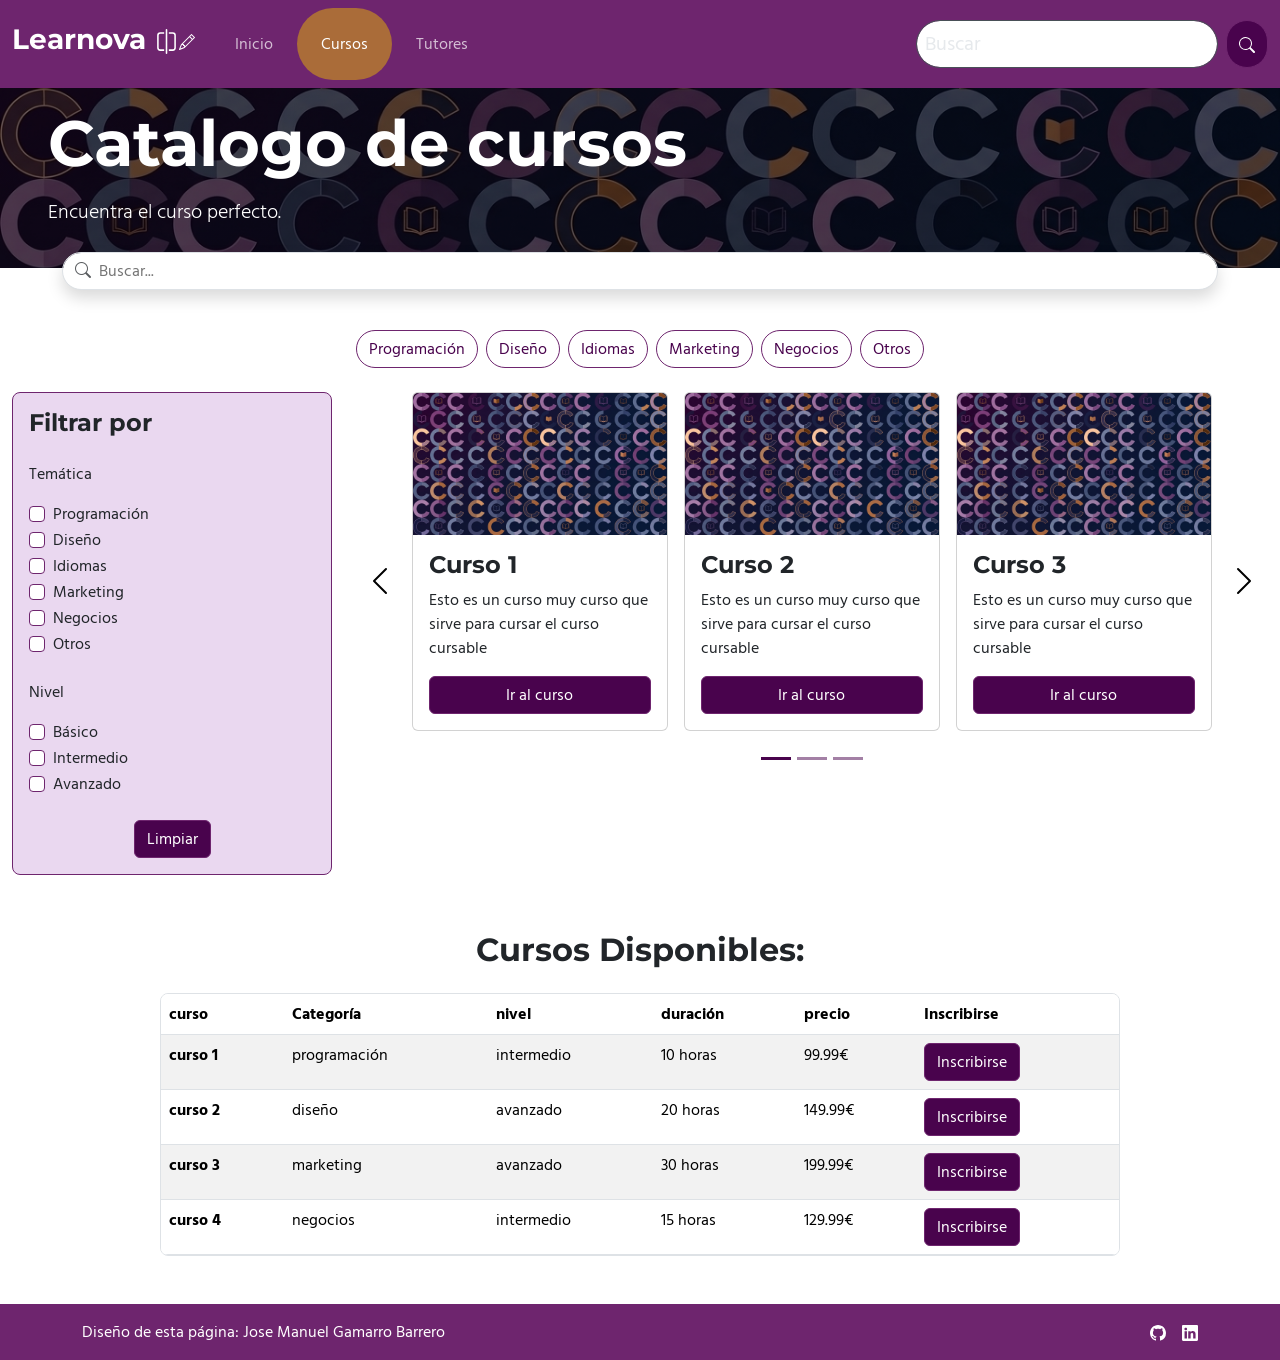
==== cursos.html @ 2822beba "pene" ====
<!DOCTYPE html>
<html lang="en">

<head>
    <meta charset="UTF-8" />
    <meta name="viewport" content="width=device-width, initial-scale=1.0" />
    <title>Título de la página</title>

    <!-- Bootstrap CSS -->
    <link href="https://cdn.jsdelivr.net/npm/bootstrap@5.3.8/dist/css/bootstrap.min.css" rel="stylesheet"
        integrity="sha384-sRIl4kxILFvY47J16cr9ZwB07vP4J8+LH7qKQnuqkuIAvNWLzeN8tE5YBujZqJLB" crossorigin="anonymous" />

    <!-- Bootstrap Icons -->
    <link rel="stylesheet" href="https://cdn.jsdelivr.net/npm/bootstrap-icons@1.11.3/font/bootstrap-icons.min.css" />

    <!-- Google Fonts -->
    <link rel="preconnect" href="https://fonts.googleapis.com" />
    <link rel="preconnect" href="https://fonts.gstatic.com" crossorigin />
    <link
        href="https://fonts.googleapis.com/css2?family=Hind+Madurai:wght@400;500;600;700&family=Lora:ital,wght@0,400;0,500;0,600;0,700;1,400;1,500&family=Montserrat:wght@400;500;600;700;800&display=swap"
        rel="stylesheet" />

    <!-- Estilos propios (después de Bootstrap para poder sobrescribirlo) -->
    <link href="css/estilos.css" rel="stylesheet" />

    <!-- Bootstrap JS -->
    <script src="https://cdn.jsdelivr.net/npm/bootstrap@5.3.8/dist/js/bootstrap.bundle.min.js"
        integrity="sha384-FKyoEForCGlyvwx9Hj09JcYn3nv7wiPVlz7YYwJrWVcXK/BmnVDxM+D2scQbITxI" crossorigin="anonymous"
        defer></script>

    <style>
        .hero {
            min-height: 20vh;
            background:
                linear-gradient(rgba(0, 0, 0, 0.55), rgba(0, 0, 0, 0.55)),
                url("img/Gemini_Generated_Image_cpaglwcpaglwcpag.jpeg") center / cover no-repeat;
            /* Efecto parallax opcional: */
            /* background-attachment: fixed; */
        }
    </style>
</head>

<header class="sticky-top">

    <div>
        <nav class="navbar navbar-expand-lg bg-primary" data-bs-theme="dark">
            <div class="container-fluid">
                <a class="navbar-brand" href="#">
                    <h3 class="text-white">Learnova <svg xmlns="http://www.w3.org/2000/svg" width="25" height="25"
                            fill="currentColor" class="bi bi-vr" viewBox="0 0 16 16">
                            <path
                                d="M3 12V4a1 1 0 0 1 1-1h2.5V2H4a2 2 0 0 0-2 2v8a2 2 0 0 0 2 2h2.5v-1H4a1 1 0 0 1-1-1m6.5 1v1H12a2 2 0 0 0 2-2V4a2 2 0 0 0-2-2H9.5v1H12a1 1 0 0 1 1 1v8a1 1 0 0 1-1 1zM8 16a.5.5 0 0 1-.5-.5V.5a.5.5 0 0 1 1 0v15a.5.5 0 0 1-.5.5" />
                        </svg><svg xmlns="http://www.w3.org/2000/svg" width="16" height="16" fill="currentColor"
                            class="bi bi-pencil" viewBox="0 0 16 16">
                            <path
                                d="M12.146.146a.5.5 0 0 1 .708 0l3 3a.5.5 0 0 1 0 .708l-10 10a.5.5 0 0 1-.168.11l-5 2a.5.5 0 0 1-.65-.65l2-5a.5.5 0 0 1 .11-.168zM11.207 2.5 13.5 4.793 14.793 3.5 12.5 1.207zm1.586 3L10.5 3.207 4 9.707V10h.5a.5.5 0 0 1 .5.5v.5h.5a.5.5 0 0 1 .5.5v.5h.293zm-9.761 5.175-.106.106-1.528 3.821 3.821-1.528.106-.106A.5.5 0 0 1 5 12.5V12h-.5a.5.5 0 0 1-.5-.5V11h-.5a.5.5 0 0 1-.468-.325" />
                        </svg></h3>
                </a>
                <button class="navbar-toggler" type="button" data-bs-toggle="collapse"
                    data-bs-target="#navbarSupportedContent" aria-controls="navbarSupportedContent"
                    aria-expanded="false" aria-label="Toggle navigation">
                    <span class="navbar-toggler-icon"></span>
                </button>
                <div class="collapse navbar-collapse" id="navbarSupportedContent">
                    <ul class="navbar-nav nav-pills me-auto mb-2 mb-lg-0">
                        <li class="nav-item">
                            <a class="nav-link p-4" aria-current="page" href="index.html">Inicio</a>
                        </li>
                        <li class="nav-item">
                            <a class="nav-link active p-4 rounded-pill" href="cursos.html">Cursos</a>
                        </li>
                        <li class="nav-item">
                            <a class="nav-link p-4" aria-current="page" href="tutores.html">Tutores</a>
                        </li>

                    </ul>
                    <form class="d-flex col-lg-4" role="search">
                        <input class="form-control flex-grow-1 p-2 me-2 bg-white rounded-pill fs-5" type="search"
                            placeholder="Buscar" aria-label="Buscar" />
                        <button class="btn btn-primary rounded-pill" type="submit">
                            <svg xmlns="http://www.w3.org/2000/svg" width="16" height="16" fill="currentColor"
                                class="bi bi-search" viewBox="0 0 16 16">
                                <path
                                    d="M11.742 10.344a6.5 6.5 0 1 0-1.397 1.398h-.001q.044.06.098.115l3.85 3.85a1 1 0 0 0 1.415-1.414l-3.85-3.85a1 1 0 0 0-.115-.1zM12 6.5a5.5 5.5 0 1 1-11 0 5.5 5.5 0 0 1 11 0" />
                            </svg>
                        </button>
                    </form>
                </div>
            </div>
        </nav>
    </div>
</header>

<body class="min-vh-100 d-flex flex-column">


    <section class="hero d-flex align-items-center text-white">
        <div class="container-fluid px-5">
            <h1 class="display-3 fw-bold mb-3">Catalogo de cursos</h1>
            <p class="lead mb-4" style="max-width: 600px;">
                Encuentra el curso perfecto.
            </p>
        </div>
    </section>





    <div class="layout-cursos container-fluid">
        <form action="/buscar" method="get" id="form-busqueda" class="row g-4">
            <div class="col-12">
                <div class="form-field mx-auto buscador-flotante">
                    <label class="form-control form-adorn">
                        <div class="form-adorn-icon" aria-hidden="true">
                            <i class="bi bi-search"></i>
                        </div>
                        <input type="search" class="form-ghost" placeholder="Buscar...">
                    </label>
                </div>
            </div>

            <div class="col-12">
                <div class="d-flex flex-wrap gap-2 mt-3 justify-content-center">

                    <input type="checkbox" class="btn-check" id="chip-programacion" name="materia" value="programacion"
                        autocomplete="off">
                    <label class="btn btn-outline-primary rounded-pill chip"
                        for="chip-programacion">Programación</label>

                    <input type="checkbox" class="btn-check" id="chip-Diseño" name="materia" value="Diseño"
                        autocomplete="off">
                    <label class="btn btn-outline-primary rounded-pill chip" for="chip-Diseño">Diseño</label>

                    <input type="checkbox" class="btn-check" id="chip-Idiomas" name="materia" value="Idiomas"
                        autocomplete="off">
                    <label class="btn btn-outline-primary rounded-pill chip" for="chip-Idiomas">Idiomas</label>

                    <input type="checkbox" class="btn-check" id="chip-Marketing" name="materia" value="Marketing"
                        autocomplete="off">
                    <label class="btn btn-outline-primary rounded-pill chip" for="chip-Marketing">Marketing</label>

                    <input type="checkbox" class="btn-check" id="chip-Negocios" name="materia" value="Negocios"
                        autocomplete="off">
                    <label class="btn btn-outline-primary rounded-pill chip" for="chip-Negocios">Negocios</label>

                    <input type="checkbox" class="btn-check" id="chip-otros" name="materia" value="otros"
                        autocomplete="off">
                    <label class="btn btn-outline-primary rounded-pill chip" for="chip-otros">Otros</label>

                </div>
            </div>





            <!-- filtro de los cursos -->
            <div class="col-12 col-lg-auto mt-4 mb-2">
                <div class="bg-form-adorn border border-1 rounded-3 p-3" style="width: 320px; max-width: 100%;">

                    <!-- Cabecera: desplegable por debajo de lg, título normal desde lg -->
                    <h4 class="d-none d-lg-block">Filtrar por</h4>

                    <button class="btn btn-primary w-100 d-lg-none d-flex justify-content-between align-items-center"
                        type="button" data-bs-toggle="collapse" data-bs-target="#filtroCursos" aria-expanded="false"
                        aria-controls="filtroCursos">
                        Filtrar por
                        <i class="bi bi-chevron-down"></i>
                    </button>

                    <!-- Contenido: colapsado por debajo de lg, siempre visible desde lg -->
                    <div class="collapse d-lg-block" id="filtroCursos">

                        <div class="collapse d-md-block" id="filtroCursos">

                            <div class="form-field mt-4">
                                <p>Temática</p>
                                <!-- ...tus form-check de temática, sin cambios... -->
                                <div class="form-check">
                                    <input type="checkbox" id="tematica-programacion" class="form-check-input"
                                        name="tematica" value="programacion" />
                                    <label class="form-check-label" for="tematica-programacion">Programación</label>
                                </div>

                                <div class="form-check">
                                    <input type="checkbox" id="tematica-diseno" class="form-check-input" name="tematica"
                                        value="diseno" />
                                    <label class="form-check-label" for="tematica-diseno">Diseño</label>
                                </div>

                                <div class="form-check">
                                    <input type="checkbox" id="tematica-idiomas" class="form-check-input"
                                        name="tematica" value="idiomas" />
                                    <label class="form-check-label" for="tematica-idiomas">Idiomas</label>
                                </div>

                                <div class="form-check">
                                    <input type="checkbox" id="tematica-marketing" class="form-check-input"
                                        name="tematica" value="marketing" />
                                    <label class="form-check-label" for="tematica-marketing">Marketing</label>
                                </div>

                                <div class="form-check">
                                    <input type="checkbox" id="tematica-negocios" class="form-check-input"
                                        name="tematica" value="negocios" />
                                    <label class="form-check-label" for="tematica-negocios">Negocios</label>
                                </div>

                                <div class="form-check">
                                    <input type="checkbox" id="tematica-otros" class="form-check-input" name="tematica"
                                        value="otros" />
                                    <label class="form-check-label" for="tematica-otros">Otros</label>
                                </div>
                            </div>

                            <div class="form-field mt-4">
                                <p>Nivel</p>
                                <!-- ...tus form-check de nivel, sin cambios... -->
                                <div class="form-check">
                                    <input type="checkbox" id="nivel-basico" class="form-check-input" name="nivel"
                                        value="basico" />
                                    <label class="form-check-label" for="nivel-basico">Básico</label>
                                </div>

                                <div class="form-check">
                                    <input type="checkbox" id="nivel-intermedio" class="form-check-input" name="nivel"
                                        value="intermedio" />
                                    <label class="form-check-label" for="nivel-intermedio">Intermedio</label>
                                </div>

                                <div class="form-check">
                                    <input type="checkbox" id="nivel-avanzado" class="form-check-input" name="nivel"
                                        value="avanzado" />
                                    <label class="form-check-label" for="nivel-avanzado">Avanzado</label>
                                </div>
                            </div>

                            <button type="reset" class="btn btn-primary d-block mx-auto mt-4">Limpiar</button>

                        </div>

                    </div>
                </div>
            </div>

            <div class="col-12 col-lg contenido-cursos mt-4">
                <!-- Carrusel para móvil: una tarjeta por slide -->
                <div id="carouselXs" class="carousel slide course-carousel d-md-none" data-bs-ride="carousel"
                    data-bs-interval="5000">
                    <div class="carousel-inner">
                        <div class="carousel-item active">
                            <article class="card h-100"><img src="img/Gemini_Generated_Image_cpaglwcpaglwcpag.jpeg"
                                    class="card-img-top" alt="Imagen del Curso 1" loading="lazy">
                                <div class="card-body d-flex flex-column">
                                    <h4 class="card-title">Curso 1</h4>
                                    <p class="card-text">Esto es un curso muy curso que sirve para cursar el curso
                                        cursable
                                    </p><a href="detallesCursos.html" class="btn btn-curso mt-auto">Ir al curso</a>
                                </div>
                            </article>
                        </div>
                        <div class="carousel-item">
                            <article class="card h-100"><img src="img/Gemini_Generated_Image_cpaglwcpaglwcpag.jpeg"
                                    class="card-img-top" alt="Imagen del Curso 2" loading="lazy">
                                <div class="card-body d-flex flex-column">
                                    <h4 class="card-title">Curso 2</h4>
                                    <p class="card-text">Esto es un curso muy curso que sirve para cursar el curso
                                        cursable
                                    </p><a href="detallesCursos.html" class="btn btn-curso mt-auto">Ir al curso</a>
                                </div>
                            </article>
                        </div>
                        <div class="carousel-item">
                            <article class="card h-100"><img src="img/Gemini_Generated_Image_cpaglwcpaglwcpag.jpeg"
                                    class="card-img-top" alt="Imagen del Curso 3" loading="lazy">
                                <div class="card-body d-flex flex-column">
                                    <h4 class="card-title">Curso 3</h4>
                                    <p class="card-text">Esto es un curso muy curso que sirve para cursar el curso
                                        cursable
                                    </p><a href="detallesCursos.html" class="btn btn-curso mt-auto">Ir al curso</a>
                                </div>
                            </article>
                        </div>
                        <div class="carousel-item">
                            <article class="card h-100"><img src="img/Gemini_Generated_Image_cpaglwcpaglwcpag.jpeg"
                                    class="card-img-top" alt="Imagen del Curso 4" loading="lazy">
                                <div class="card-body d-flex flex-column">
                                    <h4 class="card-title">Curso 4</h4>
                                    <p class="card-text">Esto es un curso muy curso que sirve para cursar el curso
                                        cursable
                                    </p><a href="detallesCursos.html" class="btn btn-curso mt-auto">Ir al curso</a>
                                </div>
                            </article>
                        </div>
                        <div class="carousel-item">
                            <article class="card h-100"><img src="img/Gemini_Generated_Image_cpaglwcpaglwcpag.jpeg"
                                    class="card-img-top" alt="Imagen del Curso 5" loading="lazy">
                                <div class="card-body d-flex flex-column">
                                    <h4 class="card-title">Curso 5</h4>
                                    <p class="card-text">Esto es un curso muy curso que sirve para cursar el curso
                                        cursable
                                    </p><a href="detallesCursos.html" class="btn btn-curso mt-auto">Ir al curso</a>
                                </div>
                            </article>
                        </div>
                        <div class="carousel-item">
                            <article class="card h-100"><img src="img/Gemini_Generated_Image_cpaglwcpaglwcpag.jpeg"
                                    class="card-img-top" alt="Imagen del Curso 6" loading="lazy">
                                <div class="card-body d-flex flex-column">
                                    <h4 class="card-title">Curso 6</h4>
                                    <p class="card-text">Esto es un curso muy curso que sirve para cursar el curso
                                        cursable
                                    </p><a href="detallesCursos.html" class="btn btn-curso mt-auto">Ir al curso</a>
                                </div>
                            </article>
                        </div>
                        <div class="carousel-item">
                            <article class="card h-100"><img src="img/Gemini_Generated_Image_cpaglwcpaglwcpag.jpeg"
                                    class="card-img-top" alt="Imagen del Curso 7" loading="lazy">
                                <div class="card-body d-flex flex-column">
                                    <h4 class="card-title">Curso 7</h4>
                                    <p class="card-text">Esto es un curso muy curso que sirve para cursar el curso
                                        cursable
                                    </p><a href="detallesCursos.html" class="btn btn-curso mt-auto">Ir al curso</a>
                                </div>
                            </article>
                        </div>
                        <div class="carousel-item">
                            <article class="card h-100"><img src="img/Gemini_Generated_Image_cpaglwcpaglwcpag.jpeg"
                                    class="card-img-top" alt="Imagen del Curso 8" loading="lazy">
                                <div class="card-body d-flex flex-column">
                                    <h4 class="card-title">Curso 8</h4>
                                    <p class="card-text">Esto es un curso muy curso que sirve para cursar el curso
                                        cursable
                                    </p><a href="detallesCursos.html" class="btn btn-curso mt-auto">Ir al curso</a>
                                </div>
                            </article>
                        </div>
                        <div class="carousel-item">
                            <article class="card h-100"><img src="img/Gemini_Generated_Image_cpaglwcpaglwcpag.jpeg"
                                    class="card-img-top" alt="Imagen del Curso 9" loading="lazy">
                                <div class="card-body d-flex flex-column">
                                    <h4 class="card-title">Curso 9</h4>
                                    <p class="card-text">Esto es un curso muy curso que sirve para cursar el curso
                                        cursable
                                    </p><a href="detallesCursos.html" class="btn btn-curso mt-auto">Ir al curso</a>
                                </div>
                            </article>
                        </div>
                    </div>
                    <div class="carousel-indicators position-static mt-3 mb-0">
                        <button type="button" data-bs-target="#carouselXs" data-bs-slide-to="0" class="active"
                            aria-current="true" aria-label="Slide 1"></button>
                        <button type="button" data-bs-target="#carouselXs" data-bs-slide-to="1"
                            aria-label="Slide 2"></button>
                        <button type="button" data-bs-target="#carouselXs" data-bs-slide-to="2"
                            aria-label="Slide 3"></button>
                        <button type="button" data-bs-target="#carouselXs" data-bs-slide-to="3"
                            aria-label="Slide 4"></button>
                        <button type="button" data-bs-target="#carouselXs" data-bs-slide-to="4"
                            aria-label="Slide 5"></button>
                        <button type="button" data-bs-target="#carouselXs" data-bs-slide-to="5"
                            aria-label="Slide 6"></button>
                        <button type="button" data-bs-target="#carouselXs" data-bs-slide-to="6"
                            aria-label="Slide 7"></button>
                        <button type="button" data-bs-target="#carouselXs" data-bs-slide-to="7"
                            aria-label="Slide 8"></button>
                        <button type="button" data-bs-target="#carouselXs" data-bs-slide-to="8"
                            aria-label="Slide 9"></button>
                    </div>
                    <button class="carousel-control-prev" type="button" data-bs-target="#carouselXs"
                        data-bs-slide="prev"><span class="carousel-control-prev-icon" aria-hidden="true"></span><span
                            class="visually-hidden">Anterior</span></button>
                    <button class="carousel-control-next" type="button" data-bs-target="#carouselXs"
                        data-bs-slide="next"><span class="carousel-control-next-icon" aria-hidden="true"></span><span
                            class="visually-hidden">Siguiente</span></button>
                </div>

                <!-- Carrusel para tablet y escritorio pequeño: dos tarjetas por slide -->
                <div id="carouselMd" class="carousel slide course-carousel d-none d-md-block d-xl-none"
                    data-bs-ride="carousel" data-bs-interval="5000">
                    <div class="carousel-inner">
                        <div class="carousel-item active">
                            <div class="row g-3">
                                <div class="col-6 d-flex">
                                    <article class="card h-100"><img
                                            src="img/Gemini_Generated_Image_cpaglwcpaglwcpag.jpeg" class="card-img-top"
                                            alt="Imagen del Curso 1" loading="lazy">
                                        <div class="card-body d-flex flex-column">
                                            <h4 class="card-title">Curso 1</h4>
                                            <p class="card-text">Esto es un curso muy curso que sirve para cursar el
                                                curso
                                                cursable</p><a href="detallesCursos.html"
                                                class="btn btn-curso mt-auto">Ir
                                                al curso</a>
                                        </div>
                                    </article>
                                </div>
                                <div class="col-6 d-flex">
                                    <article class="card h-100"><img
                                            src="img/Gemini_Generated_Image_cpaglwcpaglwcpag.jpeg" class="card-img-top"
                                            alt="Imagen del Curso 2" loading="lazy">
                                        <div class="card-body d-flex flex-column">
                                            <h4 class="card-title">Curso 2</h4>
                                            <p class="card-text">Esto es un curso muy curso que sirve para cursar el
                                                curso
                                                cursable</p><a href="detallesCursos.html"
                                                class="btn btn-curso mt-auto">Ir
                                                al curso</a>
                                        </div>
                                    </article>
                                </div>
                            </div>
                        </div>
                        <div class="carousel-item">
                            <div class="row g-3">
                                <div class="col-6 d-flex">
                                    <article class="card h-100"><img
                                            src="img/Gemini_Generated_Image_cpaglwcpaglwcpag.jpeg" class="card-img-top"
                                            alt="Imagen del Curso 3" loading="lazy">
                                        <div class="card-body d-flex flex-column">
                                            <h4 class="card-title">Curso 3</h4>
                                            <p class="card-text">Esto es un curso muy curso que sirve para cursar el
                                                curso
                                                cursable</p><a href="detallesCursos.html"
                                                class="btn btn-curso mt-auto">Ir
                                                al curso</a>
                                        </div>
                                    </article>
                                </div>
                                <div class="col-6 d-flex">
                                    <article class="card h-100"><img
                                            src="img/Gemini_Generated_Image_cpaglwcpaglwcpag.jpeg" class="card-img-top"
                                            alt="Imagen del Curso 4" loading="lazy">
                                        <div class="card-body d-flex flex-column">
                                            <h4 class="card-title">Curso 4</h4>
                                            <p class="card-text">Esto es un curso muy curso que sirve para cursar el
                                                curso
                                                cursable</p><a href="detallesCursos.html"
                                                class="btn btn-curso mt-auto">Ir
                                                al curso</a>
                                        </div>
                                    </article>
                                </div>
                            </div>
                        </div>
                        <div class="carousel-item">
                            <div class="row g-3">
                                <div class="col-6 d-flex">
                                    <article class="card h-100"><img
                                            src="img/Gemini_Generated_Image_cpaglwcpaglwcpag.jpeg" class="card-img-top"
                                            alt="Imagen del Curso 5" loading="lazy">
                                        <div class="card-body d-flex flex-column">
                                            <h4 class="card-title">Curso 5</h4>
                                            <p class="card-text">Esto es un curso muy curso que sirve para cursar el
                                                curso
                                                cursable</p><a href="detallesCursos.html"
                                                class="btn btn-curso mt-auto">Ir
                                                al curso</a>
                                        </div>
                                    </article>
                                </div>
                                <div class="col-6 d-flex">
                                    <article class="card h-100"><img
                                            src="img/Gemini_Generated_Image_cpaglwcpaglwcpag.jpeg" class="card-img-top"
                                            alt="Imagen del Curso 6" loading="lazy">
                                        <div class="card-body d-flex flex-column">
                                            <h4 class="card-title">Curso 6</h4>
                                            <p class="card-text">Esto es un curso muy curso que sirve para cursar el
                                                curso
                                                cursable</p><a href="detallesCursos.html"
                                                class="btn btn-curso mt-auto">Ir
                                                al curso</a>
                                        </div>
                                    </article>
                                </div>
                            </div>
                        </div>
                        <div class="carousel-item">
                            <div class="row g-3">
                                <div class="col-6 d-flex">
                                    <article class="card h-100"><img
                                            src="img/Gemini_Generated_Image_cpaglwcpaglwcpag.jpeg" class="card-img-top"
                                            alt="Imagen del Curso 7" loading="lazy">
                                        <div class="card-body d-flex flex-column">
                                            <h4 class="card-title">Curso 7</h4>
                                            <p class="card-text">Esto es un curso muy curso que sirve para cursar el
                                                curso
                                                cursable</p><a href="detallesCursos.html"
                                                class="btn btn-curso mt-auto">Ir
                                                al curso</a>
                                        </div>
                                    </article>
                                </div>
                                <div class="col-6 d-flex">
                                    <article class="card h-100"><img
                                            src="img/Gemini_Generated_Image_cpaglwcpaglwcpag.jpeg" class="card-img-top"
                                            alt="Imagen del Curso 8" loading="lazy">
                                        <div class="card-body d-flex flex-column">
                                            <h4 class="card-title">Curso 8</h4>
                                            <p class="card-text">Esto es un curso muy curso que sirve para cursar el
                                                curso
                                                cursable</p><a href="detallesCursos.html"
                                                class="btn btn-curso mt-auto">Ir
                                                al curso</a>
                                        </div>
                                    </article>
                                </div>
                            </div>
                        </div>
                        <div class="carousel-item">
                            <div class="row g-3">
                                <div class="col-6 d-flex">
                                    <article class="card h-100"><img
                                            src="img/Gemini_Generated_Image_cpaglwcpaglwcpag.jpeg" class="card-img-top"
                                            alt="Imagen del Curso 9" loading="lazy">
                                        <div class="card-body d-flex flex-column">
                                            <h4 class="card-title">Curso 9</h4>
                                            <p class="card-text">Esto es un curso muy curso que sirve para cursar el
                                                curso
                                                cursable</p><a href="detallesCursos.html"
                                                class="btn btn-curso mt-auto">Ir
                                                al curso</a>
                                        </div>
                                    </article>
                                </div>
                            </div>
                        </div>
                    </div>
                    <div class="carousel-indicators position-static mt-3 mb-0">
                        <button type="button" data-bs-target="#carouselMd" data-bs-slide-to="0" class="active"
                            aria-current="true" aria-label="Slide 1"></button>
                        <button type="button" data-bs-target="#carouselMd" data-bs-slide-to="1"
                            aria-label="Slide 2"></button>
                        <button type="button" data-bs-target="#carouselMd" data-bs-slide-to="2"
                            aria-label="Slide 3"></button>
                        <button type="button" data-bs-target="#carouselMd" data-bs-slide-to="3"
                            aria-label="Slide 4"></button>
                        <button type="button" data-bs-target="#carouselMd" data-bs-slide-to="4"
                            aria-label="Slide 5"></button>
                    </div>
                    <button class="carousel-control-prev" type="button" data-bs-target="#carouselMd"
                        data-bs-slide="prev"><span class="carousel-control-prev-icon" aria-hidden="true"></span><span
                            class="visually-hidden">Anterior</span></button>
                    <button class="carousel-control-next" type="button" data-bs-target="#carouselMd"
                        data-bs-slide="next"><span class="carousel-control-next-icon" aria-hidden="true"></span><span
                            class="visually-hidden">Siguiente</span></button>
                </div>

                <!-- Carrusel para pantallas grandes: tres tarjetas por slide -->
                <div id="carouselXl" class="carousel slide course-carousel d-none d-xl-block" data-bs-ride="carousel"
                    data-bs-interval="5000">
                    <div class="carousel-inner">
                        <div class="carousel-item active">
                            <div class="row g-3">
                                <div class="col-4 d-flex">
                                    <article class="card h-100"><img
                                            src="img/Gemini_Generated_Image_cpaglwcpaglwcpag.jpeg" class="card-img-top"
                                            alt="Imagen del Curso 1" loading="lazy">
                                        <div class="card-body d-flex flex-column">
                                            <h4 class="card-title">Curso 1</h4>
                                            <p class="card-text">Esto es un curso muy curso que sirve para cursar el
                                                curso
                                                cursable</p><a href="detallesCursos.html"
                                                class="btn btn-curso mt-auto">Ir
                                                al curso</a>
                                        </div>
                                    </article>
                                </div>
                                <div class="col-4 d-flex">
                                    <article class="card h-100"><img
                                            src="img/Gemini_Generated_Image_cpaglwcpaglwcpag.jpeg" class="card-img-top"
                                            alt="Imagen del Curso 2" loading="lazy">
                                        <div class="card-body d-flex flex-column">
                                            <h4 class="card-title">Curso 2</h4>
                                            <p class="card-text">Esto es un curso muy curso que sirve para cursar el
                                                curso
                                                cursable</p><a href="detallesCursos.html"
                                                class="btn btn-curso mt-auto">Ir
                                                al curso</a>
                                        </div>
                                    </article>
                                </div>
                                <div class="col-4 d-flex">
                                    <article class="card h-100"><img
                                            src="img/Gemini_Generated_Image_cpaglwcpaglwcpag.jpeg" class="card-img-top"
                                            alt="Imagen del Curso 3" loading="lazy">
                                        <div class="card-body d-flex flex-column">
                                            <h4 class="card-title">Curso 3</h4>
                                            <p class="card-text">Esto es un curso muy curso que sirve para cursar el
                                                curso
                                                cursable</p><a href="detallesCursos.html"
                                                class="btn btn-curso mt-auto">Ir
                                                al curso</a>
                                        </div>
                                    </article>
                                </div>
                            </div>
                        </div>
                        <div class="carousel-item">
                            <div class="row g-3">
                                <div class="col-4 d-flex">
                                    <article class="card h-100"><img
                                            src="img/Gemini_Generated_Image_cpaglwcpaglwcpag.jpeg" class="card-img-top"
                                            alt="Imagen del Curso 4" loading="lazy">
                                        <div class="card-body d-flex flex-column">
                                            <h4 class="card-title">Curso 4</h4>
                                            <p class="card-text">Esto es un curso muy curso que sirve para cursar el
                                                curso
                                                cursable</p><a href="detallesCursos.html"
                                                class="btn btn-curso mt-auto">Ir
                                                al curso</a>
                                        </div>
                                    </article>
                                </div>
                                <div class="col-4 d-flex">
                                    <article class="card h-100"><img
                                            src="img/Gemini_Generated_Image_cpaglwcpaglwcpag.jpeg" class="card-img-top"
                                            alt="Imagen del Curso 5" loading="lazy">
                                        <div class="card-body d-flex flex-column">
                                            <h4 class="card-title">Curso 5</h4>
                                            <p class="card-text">Esto es un curso muy curso que sirve para cursar el
                                                curso
                                                cursable</p><a href="detallesCursos.html"
                                                class="btn btn-curso mt-auto">Ir
                                                al curso</a>
                                        </div>
                                    </article>
                                </div>
                                <div class="col-4 d-flex">
                                    <article class="card h-100"><img
                                            src="img/Gemini_Generated_Image_cpaglwcpaglwcpag.jpeg" class="card-img-top"
                                            alt="Imagen del Curso 6" loading="lazy">
                                        <div class="card-body d-flex flex-column">
                                            <h4 class="card-title">Curso 6</h4>
                                            <p class="card-text">Esto es un curso muy curso que sirve para cursar el
                                                curso
                                                cursable</p><a href="detallesCursos.html"
                                                class="btn btn-curso mt-auto">Ir
                                                al curso</a>
                                        </div>
                                    </article>
                                </div>
                            </div>
                        </div>
                        <div class="carousel-item">
                            <div class="row g-3">
                                <div class="col-4 d-flex">
                                    <article class="card h-100"><img
                                            src="img/Gemini_Generated_Image_cpaglwcpaglwcpag.jpeg" class="card-img-top"
                                            alt="Imagen del Curso 7" loading="lazy">
                                        <div class="card-body d-flex flex-column">
                                            <h4 class="card-title">Curso 7</h4>
                                            <p class="card-text">Esto es un curso muy curso que sirve para cursar el
                                                curso
                                                cursable</p><a href="detallesCursos.html"
                                                class="btn btn-curso mt-auto">Ir
                                                al curso</a>
                                        </div>
                                    </article>
                                </div>
                                <div class="col-4 d-flex">
                                    <article class="card h-100"><img
                                            src="img/Gemini_Generated_Image_cpaglwcpaglwcpag.jpeg" class="card-img-top"
                                            alt="Imagen del Curso 8" loading="lazy">
                                        <div class="card-body d-flex flex-column">
                                            <h4 class="card-title">Curso 8</h4>
                                            <p class="card-text">Esto es un curso muy curso que sirve para cursar el
                                                curso
                                                cursable</p><a href="detallesCursos.html"
                                                class="btn btn-curso mt-auto">Ir
                                                al curso</a>
                                        </div>
                                    </article>
                                </div>
                                <div class="col-4 d-flex">
                                    <article class="card h-100"><img
                                            src="img/Gemini_Generated_Image_cpaglwcpaglwcpag.jpeg" class="card-img-top"
                                            alt="Imagen del Curso 9" loading="lazy">
                                        <div class="card-body d-flex flex-column">
                                            <h4 class="card-title">Curso 9</h4>
                                            <p class="card-text">Esto es un curso muy curso que sirve para cursar el
                                                curso
                                                cursable</p><a href="detallesCursos.html"
                                                class="btn btn-curso mt-auto">Ir
                                                al curso</a>
                                        </div>
                                    </article>
                                </div>
                            </div>
                        </div>
                    </div>
                    <div class="carousel-indicators position-static mt-3 mb-0">
                        <button type="button" data-bs-target="#carouselXl" data-bs-slide-to="0" class="active"
                            aria-current="true" aria-label="Slide 1"></button>
                        <button type="button" data-bs-target="#carouselXl" data-bs-slide-to="1"
                            aria-label="Slide 2"></button>
                        <button type="button" data-bs-target="#carouselXl" data-bs-slide-to="2"
                            aria-label="Slide 3"></button>
                    </div>
                    <button class="carousel-control-prev" type="button" data-bs-target="#carouselXl"
                        data-bs-slide="prev"><span class="carousel-control-prev-icon" aria-hidden="true"></span><span
                            class="visually-hidden">Anterior</span></button>
                    <button class="carousel-control-next" type="button" data-bs-target="#carouselXl"
                        data-bs-slide="next"><span class="carousel-control-next-icon" aria-hidden="true"></span><span
                            class="visually-hidden">Siguiente</span></button>
                </div>
            </div>

        </form>

    </div>




    <h2 class="text-center mb-4 mt-5">Cursos Disponibles:</h2>
    <div class="row justify-content-center mx-0">
        <div class="col-12 col-md-9 border rounded-3 overflow-hidden mb-5 p-0">
            <div class="table-responsive">
                <table class="table table-striped mb-0">
                    <table class="table table-striped mb-0">
                        <thead>
                            <tr>
                                <th scope="col">curso</th>
                                <th scope="col">Categoría</th>
                                <th scope="col">nivel</th>
                                <th scope="col">duración</th>
                                <th scope="col">precio</th>
                                <th scope="col">Inscribirse</th>
                            </tr>
                        </thead>
                        <tbody>
                            <tr>
                                <th scope="row">curso 1</th>
                                <td>programación</td>
                                <td>intermedio</td>
                                <td>10 horas</td>
                                <td>99.99€</td>
                                <td><a href="detallesCursos.html" class="btn btn-primary">Inscribirse</a></td>
                            </tr>
                            <tr>
                                <th scope="row">curso 2</th>
                                <td>diseño</td>
                                <td>avanzado</td>
                                <td>20 horas</td>
                                <td>149.99€</td>
                                <td><a href="detallesCursos.html" class="btn btn-primary">Inscribirse</a></td>
                            </tr>
                            <tr>
                                <th scope="row">curso 3</th>
                                <td>marketing</td>
                                <td>avanzado</td>
                                <td>30 horas</td>
                                <td>199.99€</td>
                                <td><a href="detallesCursos.html" class="btn btn-primary">Inscribirse</a></td>
                            </tr>

                            <tr>
                                <th scope="row">curso 4</th>
                                <td>negocios</td>
                                <td>intermedio</td>
                                <td>15 horas</td>
                                <td>129.99€</td>
                                <td><a href="detallesCursos.html" class="btn btn-primary">Inscribirse</a></td>
                            </tr>
                        </tbody>


                    </table>
                </table>
            </div>
        </div>
    </div>



    <footer class="bg-primary text-white text-center py-3 mb-0 mt-auto">
        <div class="container d-flex justify-content-between align-items-center">
            <p class="mb-0">Diseño de esta página: Jose Manuel Gamarro Barrero</p>
            <!-- AÑADIDO: iconos de redes sociales -->
            <div class="d-flex gap-3">
                <a href="https://github.com/lol1404/proyecto-eLearning.git" class="text-white" aria-label="GitHub">
                    <svg xmlns="http://www.w3.org/2000/svg" width="16" height="16" fill="currentColor"
                        class="bi bi-github" viewBox="0 0 16 16">
                        <path
                            d="M8 0C3.58 0 0 3.58 0 8c0 3.54 2.29 6.53 5.47 7.59.4.07.55-.17.55-.38 0-.19-.01-.82-.01-1.49-2.01.37-2.53-.49-2.69-.94-.09-.23-.48-.94-.82-1.13-.28-.15-.68-.52-.01-.53.63-.01 1.08.58 1.23.82.72 1.21 1.87.87 2.33.66.07-.52.28-.87.51-1.07-1.78-.2-3.64-.89-3.64-3.95 0-.87.31-1.59.82-2.15-.08-.2-.36-1.02.08-2.12 0 0 .67-.21 2.2.82.64-.18 1.32-.27 2-.27s1.36.09 2 .27c1.53-1.04 2.2-.82 2.2-.82.44 1.1.16 1.92.08 2.12.51.56.82 1.27.82 2.15 0 3.07-1.87 3.75-3.65 3.95.29.25.54.73.54 1.48 0 1.07-.01 1.93-.01 2.2 0 .21.15.46.55.38A8.01 8.01 0 0 0 16 8c0-4.42-3.58-8-8-8" />
                    </svg></a>
                <a href="https://www.linkedin.com/in/jos%C3%A9-manuel-gamarro-barrero-0b9381294/" class="text-white"
                    aria-label="LinkedIn">
                    <svg xmlns="http://www.w3.org/2000/svg" width="16" height="16" fill="currentColor"
                        class="bi bi-linkedin" viewBox="0 0 16 16">
                        <path
                            d="M0 1.146C0 .513.526 0 1.175 0h13.65C15.474 0 16 .513 16 1.146v13.708c0 .633-.526 1.146-1.175 1.146H1.175C.526 16 0 15.487 0 14.854zm4.943 12.248V6.169H2.542v7.225zm-1.2-8.212c.837 0 1.358-.554 1.358-1.248-.015-.709-.52-1.248-1.342-1.248S2.4 3.226 2.4 3.934c0 .694.521 1.248 1.327 1.248zm4.908 8.212V9.359c0-.216.016-.432.08-.586.173-.431.568-.878 1.232-.878.869 0 1.216.662 1.216 1.634v3.865h2.401V9.25c0-2.22-1.184-3.252-2.764-3.252-1.274 0-1.845.7-2.165 1.193v.025h-.016l.016-.025V6.169h-2.4c.03.678 0 7.225 0 7.225z" />
                    </svg>
                </a>
            </div>
        </div>
    </footer>


</body>

</html>
---- css/estilos.css ----
/* ===== VARIABLES DE LA PALETA ===== */
:root {
  /* Primario: morado */
  --bs-primary: #6e256e;
  --bs-primary-rgb: 110, 37, 110;

  /* Color Secundario: naranja */
  --bs-secondary: #aa6c39;
  --bs-secondary-rgb: 170, 108, 57;

  /* Color Terciario */
  --color-azul: #2e4172;

  --bs-link-color: #6e256e;
}

/* ===== COLORES (utilidades propias) ===== */
.bg-azul {
  background-color: var(--color-azul);
}

.text-naranja {
  color: var(--bs-secondary);
}

.text-azul {
  color: var(--color-azul);
}

/* ===== BOTONES ===== */
.btn-primary {
  --bs-btn-bg: rgb(73, 3, 77);
  --bs-btn-border-color: #6e256e;
  --bs-btn-hover-bg: #4f1a52; /* un tono más oscuro del morado */
  --bs-btn-hover-border-color: #4f1a52;
  --bs-btn-active-bg: #3a1340;
  --bs-btn-active-border-color: #3a1340;
}

.btn-secondary {
  --bs-btn-bg: #804f28;
  --bs-btn-border-color: #804f28;
  --bs-btn-hover-bg: #804f28; /* un tono más oscuro del naranja */
  --bs-btn-hover-border-color: #804f28;
}

/* ===== NAVBAR ===== */
/* Le subimos un poco la opacidad a los enlaces del navbar */
.navbar[data-bs-theme="dark"] {
  --bs-navbar-color: rgba(255, 255, 255, 0.7); /* por defecto es 0.55 */
}

.navbar .nav-pills {
  --bs-nav-pills-link-active-bg: var(--bs-secondary);
}

.buscador-navbar {
  width: 220px;
}

.titulo-navbar {
  white-space: nowrap;
  z-index: 1;
}

/* ===== CARDS ===== */
.card-terciaria {
  background-color: var(--color-azul);
  color: white;
  border-color: var(--color-azul);
}

/* ===== TUTORES: carrusel y galería ===== */
.tutor-carousel {
  max-width: 1440px;
  margin-inline: auto;
}

.tutor-card-body {
  min-height: 9rem;
}

/* ===== TIPOGRAFÍAS ===== */
/* Fuente general */
body {
  font-family: 'Hind Madurai', sans-serif;
}

/* Títulos principales */
h1, h2, h3, h4, h5, h6 {
  font-family: 'Montserrat', sans-serif;
  font-weight: 700;
}

/* Subtítulos destacados */
.subtitulo {
  font-family: 'Lora', serif;
  font-style: italic;
}

/* ===== FORMULARIO PARA LA BÚSQUEDA DE CURSOS ===== */
.form-adorn {
  display: flex;
  align-items: center;
  gap: .5rem;
  border-radius: 50rem;
}

.bg-form-adorn {
  background-color: #ead8f0;
  --bs-border-color: #6e256e;
}

.form-adorn:focus-within {
  border-color: #86b7fe;
  box-shadow: 0 0 0 .25rem rgba(13, 110, 253, .25);
}

.form-adorn-icon {
  display: flex;
  align-items: center;
  color: var(--bs-secondary-color);
}

.form-ghost {
  flex: 1;
  border: 0;
  outline: 0;
  background: transparent;
  padding: 0;
  color: inherit;
}

.buscador-flotante {
  position: relative;  /* necesario para que z-index funcione */
  z-index: 2;          /* lo pone por encima del hero */
  margin-top: -1rem; /* cuanto se mete en el hero; ajústalo a tu gusto */
}

.buscador-flotante .form-adorn {
  box-shadow: 0 .5rem 1rem rgba(0, 0, 0, .15);
}

.form-field {
  width: 92%;
}

.chip {
  /* Normal: fondo transparente, borde y texto morado */
  --bs-btn-color: rgb(73, 3, 77);
  --bs-btn-bg: transparent;
  --bs-btn-border-color: #6e256e;

  /* Hover */
  --bs-btn-hover-color: #fff;
  --bs-btn-hover-bg: #4f1a52;
  --bs-btn-hover-border-color: #4f1a52;

  /* Seleccionado: relleno morado oscuro */
  --bs-btn-active-color: #fff;
  --bs-btn-active-bg: #3a1340;
  --bs-btn-active-border-color: #3a1340;

  --bs-btn-focus-shadow-rgb: 110, 37, 110;
}

/* ===== IMAGEN BANNER ===== */
.banner {
    min-height: 75vh;

    background-image:
        linear-gradient(rgba(0, 0, 0, 0.25), rgba(0, 0, 0, 0.25)),
        url("../img/imtp-school-hero-online-10-11-ege-ai.jpg");

    background-size: cover;
    background-position: center;
    background-repeat: no-repeat;

    display: flex;
    align-items: center;
}

/* ===== CARRUSEL DE CURSOS JUNTO A LOS FILTROS ===== */
.btn-curso {
  --bs-btn-color: #fff;
  --bs-btn-bg: rgb(73, 3, 77);
  --bs-btn-border-color: #6e256e;
  --bs-btn-hover-color: #fff;
  --bs-btn-hover-bg: #4f1a52;
  --bs-btn-hover-border-color: #4f1a52;
  --bs-btn-active-color: #fff;
  --bs-btn-active-bg: #3a1340;
  --bs-btn-active-border-color: #3a1340;
  --bs-btn-focus-shadow-rgb: 110, 37, 110;
}

.contenido-cursos {
  min-width: 0;
}

.course-carousel {
  width: 100%;
  min-width: 0;
  padding-inline: 3rem;
}

.course-carousel .carousel-item > .row {
  margin-inline: 0;
}

.course-carousel .carousel-indicators [data-bs-target] {
  background-color: rgb(73, 3, 77);
}

.course-carousel .carousel-control-prev,
.course-carousel .carousel-control-next {
  width: 3rem;
  opacity: 1;
}

.course-carousel .carousel-control-prev-icon,
.course-carousel .carousel-control-next-icon {
  filter: invert(1) grayscale(100);
}
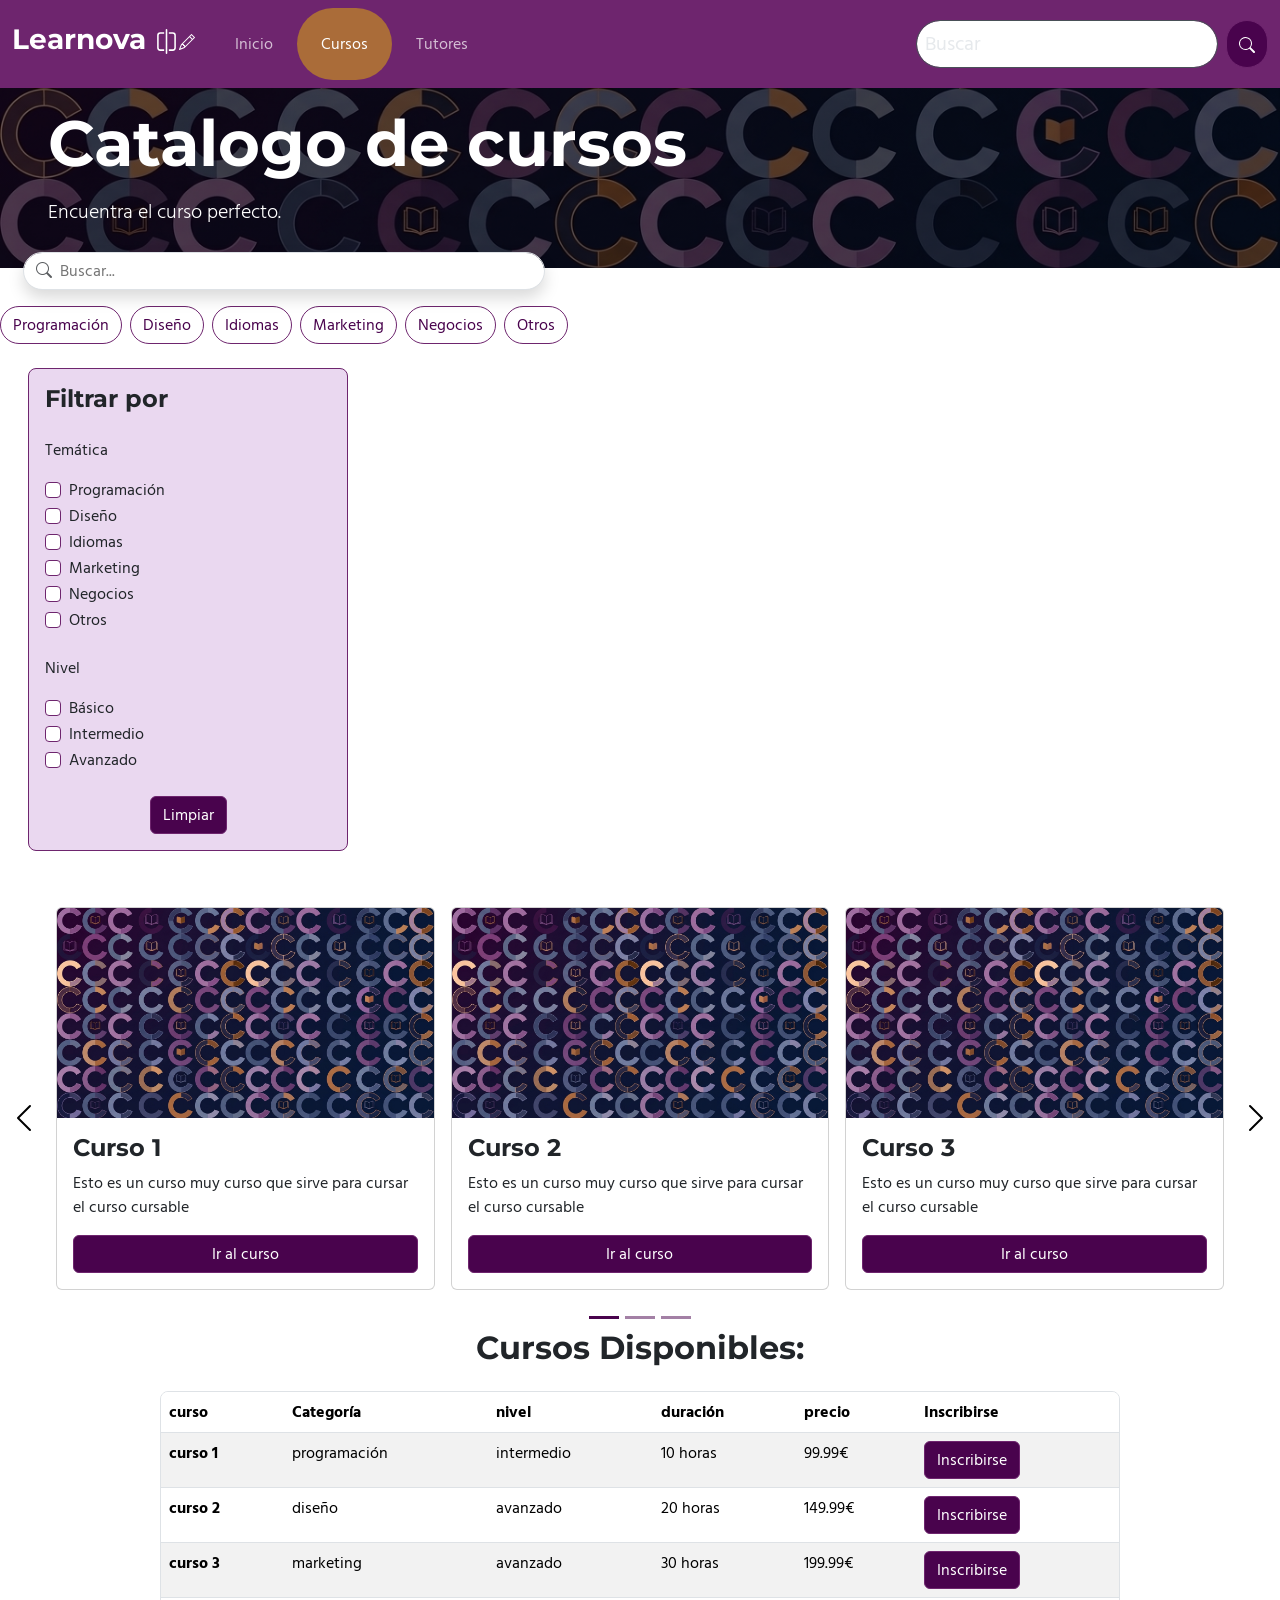
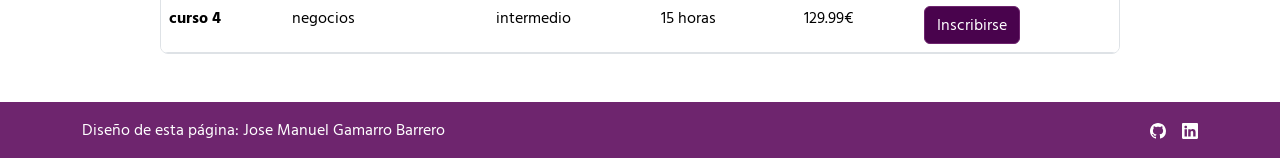
==== commit 3da531db: "Cabecera sticky finger" ====
--- a/cursos.html
+++ b/cursos.html
@@ -1,5 +1,5 @@
 <!DOCTYPE html>
-<html lang="en">
+<html lang="es">
 
 <head>
     <meta charset="UTF-8" />
@@ -40,8 +40,7 @@
     </style>
 </head>
 
-<header class="sticky-top">
-
+<body class="min-vh-100 d-flex flex-column">
     <div>
         <nav class="navbar navbar-expand-lg bg-primary" data-bs-theme="dark">
             <div class="container-fluid">
@@ -89,9 +88,6 @@
             </div>
         </nav>
     </div>
-</header>
-
-<body class="min-vh-100 d-flex flex-column">
 
 
     <section class="hero d-flex align-items-center text-white">
@@ -107,48 +103,43 @@
 
 
 
-    <div class="layout-cursos container-fluid">
-        <form action="/buscar" method="get" id="form-busqueda" class="row g-4">
-            <div class="col-12">
-                <div class="form-field mx-auto buscador-flotante">
-                    <label class="form-control form-adorn">
-                        <div class="form-adorn-icon" aria-hidden="true">
-                            <i class="bi bi-search"></i>
-                        </div>
-                        <input type="search" class="form-ghost" placeholder="Buscar...">
-                    </label>
-                </div>
-            </div>
-
-            <div class="col-12">
-                <div class="d-flex flex-wrap gap-2 mt-3 justify-content-center">
-
-                    <input type="checkbox" class="btn-check" id="chip-programacion" name="materia" value="programacion"
-                        autocomplete="off">
-                    <label class="btn btn-outline-primary rounded-pill chip"
-                        for="chip-programacion">Programación</label>
-
-                    <input type="checkbox" class="btn-check" id="chip-Diseño" name="materia" value="Diseño"
-                        autocomplete="off">
-                    <label class="btn btn-outline-primary rounded-pill chip" for="chip-Diseño">Diseño</label>
-
-                    <input type="checkbox" class="btn-check" id="chip-Idiomas" name="materia" value="Idiomas"
-                        autocomplete="off">
-                    <label class="btn btn-outline-primary rounded-pill chip" for="chip-Idiomas">Idiomas</label>
-
-                    <input type="checkbox" class="btn-check" id="chip-Marketing" name="materia" value="Marketing"
-                        autocomplete="off">
-                    <label class="btn btn-outline-primary rounded-pill chip" for="chip-Marketing">Marketing</label>
-
-                    <input type="checkbox" class="btn-check" id="chip-Negocios" name="materia" value="Negocios"
-                        autocomplete="off">
-                    <label class="btn btn-outline-primary rounded-pill chip" for="chip-Negocios">Negocios</label>
-
-                    <input type="checkbox" class="btn-check" id="chip-otros" name="materia" value="otros"
-                        autocomplete="off">
-                    <label class="btn btn-outline-primary rounded-pill chip" for="chip-otros">Otros</label>
-
-                </div>
+    <div class="layout-cursos d-flex flex-column flex-lg-row flex-wrap align-items-start gap-4">
+        <form action="/buscar" method="get" id="form-busqueda">
+            <div class="form-field mx-auto buscador-flotante">
+                <label class="form-control form-adorn">
+                    <div class="form-adorn-icon" aria-hidden="true">
+                        <i class="bi bi-search"></i>
+                    </div>
+                    <input type="search" class="form-ghost" placeholder="Buscar...">
+                </label>
+            </div>
+
+            <div class="d-flex flex-wrap gap-2 mt-3 justify-content-center">
+
+                <input type="checkbox" class="btn-check" id="chip-programacion" name="materia" value="programacion"
+                    autocomplete="off">
+                <label class="btn btn-outline-primary rounded-pill chip" for="chip-programacion">Programación</label>
+
+                <input type="checkbox" class="btn-check" id="chip-Diseño" name="materia" value="Diseño"
+                    autocomplete="off">
+                <label class="btn btn-outline-primary rounded-pill chip" for="chip-Diseño">Diseño</label>
+
+                <input type="checkbox" class="btn-check" id="chip-Idiomas" name="materia" value="Idiomas"
+                    autocomplete="off">
+                <label class="btn btn-outline-primary rounded-pill chip" for="chip-Idiomas">Idiomas</label>
+
+                <input type="checkbox" class="btn-check" id="chip-Marketing" name="materia" value="Marketing"
+                    autocomplete="off">
+                <label class="btn btn-outline-primary rounded-pill chip" for="chip-Marketing">Marketing</label>
+
+                <input type="checkbox" class="btn-check" id="chip-Negocios" name="materia" value="Negocios"
+                    autocomplete="off">
+                <label class="btn btn-outline-primary rounded-pill chip" for="chip-Negocios">Negocios</label>
+
+                <input type="checkbox" class="btn-check" id="chip-otros" name="materia" value="otros"
+                    autocomplete="off">
+                <label class="btn btn-outline-primary rounded-pill chip" for="chip-otros">Otros</label>
+
             </div>
 
 
@@ -156,8 +147,8 @@
 
 
             <!-- filtro de los cursos -->
-            <div class="col-12 col-lg-auto mt-4 mb-2">
-                <div class="bg-form-adorn border border-1 rounded-3 p-3" style="width: 320px; max-width: 100%;">
+            <div class="d-flex flex-wrap align-items-start gap-4 mt-4 ms-3 container-sm mb-2">
+                <div class="bg-form-adorn border border-1 rounded-3 p-3" style="width: 100%; max-width: 320px;">
 
                     <!-- Cabecera: desplegable por debajo de lg, título normal desde lg -->
                     <h4 class="d-none d-lg-block">Filtrar por</h4>
@@ -243,532 +234,469 @@
                     </div>
                 </div>
             </div>
-
-            <div class="col-12 col-lg contenido-cursos mt-4">
-                <!-- Carrusel para móvil: una tarjeta por slide -->
-                <div id="carouselXs" class="carousel slide course-carousel d-md-none" data-bs-ride="carousel"
-                    data-bs-interval="5000">
-                    <div class="carousel-inner">
-                        <div class="carousel-item active">
-                            <article class="card h-100"><img src="img/Gemini_Generated_Image_cpaglwcpaglwcpag.jpeg"
-                                    class="card-img-top" alt="Imagen del Curso 1" loading="lazy">
-                                <div class="card-body d-flex flex-column">
-                                    <h4 class="card-title">Curso 1</h4>
-                                    <p class="card-text">Esto es un curso muy curso que sirve para cursar el curso
-                                        cursable
-                                    </p><a href="detallesCursos.html" class="btn btn-curso mt-auto">Ir al curso</a>
-                                </div>
-                            </article>
-                        </div>
-                        <div class="carousel-item">
-                            <article class="card h-100"><img src="img/Gemini_Generated_Image_cpaglwcpaglwcpag.jpeg"
-                                    class="card-img-top" alt="Imagen del Curso 2" loading="lazy">
-                                <div class="card-body d-flex flex-column">
-                                    <h4 class="card-title">Curso 2</h4>
-                                    <p class="card-text">Esto es un curso muy curso que sirve para cursar el curso
-                                        cursable
-                                    </p><a href="detallesCursos.html" class="btn btn-curso mt-auto">Ir al curso</a>
-                                </div>
-                            </article>
-                        </div>
-                        <div class="carousel-item">
-                            <article class="card h-100"><img src="img/Gemini_Generated_Image_cpaglwcpaglwcpag.jpeg"
-                                    class="card-img-top" alt="Imagen del Curso 3" loading="lazy">
-                                <div class="card-body d-flex flex-column">
-                                    <h4 class="card-title">Curso 3</h4>
-                                    <p class="card-text">Esto es un curso muy curso que sirve para cursar el curso
-                                        cursable
-                                    </p><a href="detallesCursos.html" class="btn btn-curso mt-auto">Ir al curso</a>
-                                </div>
-                            </article>
-                        </div>
-                        <div class="carousel-item">
-                            <article class="card h-100"><img src="img/Gemini_Generated_Image_cpaglwcpaglwcpag.jpeg"
-                                    class="card-img-top" alt="Imagen del Curso 4" loading="lazy">
-                                <div class="card-body d-flex flex-column">
-                                    <h4 class="card-title">Curso 4</h4>
-                                    <p class="card-text">Esto es un curso muy curso que sirve para cursar el curso
-                                        cursable
-                                    </p><a href="detallesCursos.html" class="btn btn-curso mt-auto">Ir al curso</a>
-                                </div>
-                            </article>
-                        </div>
-                        <div class="carousel-item">
-                            <article class="card h-100"><img src="img/Gemini_Generated_Image_cpaglwcpaglwcpag.jpeg"
-                                    class="card-img-top" alt="Imagen del Curso 5" loading="lazy">
-                                <div class="card-body d-flex flex-column">
-                                    <h4 class="card-title">Curso 5</h4>
-                                    <p class="card-text">Esto es un curso muy curso que sirve para cursar el curso
-                                        cursable
-                                    </p><a href="detallesCursos.html" class="btn btn-curso mt-auto">Ir al curso</a>
-                                </div>
-                            </article>
-                        </div>
-                        <div class="carousel-item">
-                            <article class="card h-100"><img src="img/Gemini_Generated_Image_cpaglwcpaglwcpag.jpeg"
-                                    class="card-img-top" alt="Imagen del Curso 6" loading="lazy">
-                                <div class="card-body d-flex flex-column">
-                                    <h4 class="card-title">Curso 6</h4>
-                                    <p class="card-text">Esto es un curso muy curso que sirve para cursar el curso
-                                        cursable
-                                    </p><a href="detallesCursos.html" class="btn btn-curso mt-auto">Ir al curso</a>
-                                </div>
-                            </article>
-                        </div>
-                        <div class="carousel-item">
-                            <article class="card h-100"><img src="img/Gemini_Generated_Image_cpaglwcpaglwcpag.jpeg"
-                                    class="card-img-top" alt="Imagen del Curso 7" loading="lazy">
-                                <div class="card-body d-flex flex-column">
-                                    <h4 class="card-title">Curso 7</h4>
-                                    <p class="card-text">Esto es un curso muy curso que sirve para cursar el curso
-                                        cursable
-                                    </p><a href="detallesCursos.html" class="btn btn-curso mt-auto">Ir al curso</a>
-                                </div>
-                            </article>
-                        </div>
-                        <div class="carousel-item">
-                            <article class="card h-100"><img src="img/Gemini_Generated_Image_cpaglwcpaglwcpag.jpeg"
-                                    class="card-img-top" alt="Imagen del Curso 8" loading="lazy">
-                                <div class="card-body d-flex flex-column">
-                                    <h4 class="card-title">Curso 8</h4>
-                                    <p class="card-text">Esto es un curso muy curso que sirve para cursar el curso
-                                        cursable
-                                    </p><a href="detallesCursos.html" class="btn btn-curso mt-auto">Ir al curso</a>
-                                </div>
-                            </article>
-                        </div>
-                        <div class="carousel-item">
-                            <article class="card h-100"><img src="img/Gemini_Generated_Image_cpaglwcpaglwcpag.jpeg"
-                                    class="card-img-top" alt="Imagen del Curso 9" loading="lazy">
-                                <div class="card-body d-flex flex-column">
-                                    <h4 class="card-title">Curso 9</h4>
-                                    <p class="card-text">Esto es un curso muy curso que sirve para cursar el curso
-                                        cursable
-                                    </p><a href="detallesCursos.html" class="btn btn-curso mt-auto">Ir al curso</a>
-                                </div>
-                            </article>
-                        </div>
-                    </div>
-                    <div class="carousel-indicators position-static mt-3 mb-0">
-                        <button type="button" data-bs-target="#carouselXs" data-bs-slide-to="0" class="active"
-                            aria-current="true" aria-label="Slide 1"></button>
-                        <button type="button" data-bs-target="#carouselXs" data-bs-slide-to="1"
-                            aria-label="Slide 2"></button>
-                        <button type="button" data-bs-target="#carouselXs" data-bs-slide-to="2"
-                            aria-label="Slide 3"></button>
-                        <button type="button" data-bs-target="#carouselXs" data-bs-slide-to="3"
-                            aria-label="Slide 4"></button>
-                        <button type="button" data-bs-target="#carouselXs" data-bs-slide-to="4"
-                            aria-label="Slide 5"></button>
-                        <button type="button" data-bs-target="#carouselXs" data-bs-slide-to="5"
-                            aria-label="Slide 6"></button>
-                        <button type="button" data-bs-target="#carouselXs" data-bs-slide-to="6"
-                            aria-label="Slide 7"></button>
-                        <button type="button" data-bs-target="#carouselXs" data-bs-slide-to="7"
-                            aria-label="Slide 8"></button>
-                        <button type="button" data-bs-target="#carouselXs" data-bs-slide-to="8"
-                            aria-label="Slide 9"></button>
-                    </div>
-                    <button class="carousel-control-prev" type="button" data-bs-target="#carouselXs"
-                        data-bs-slide="prev"><span class="carousel-control-prev-icon" aria-hidden="true"></span><span
-                            class="visually-hidden">Anterior</span></button>
-                    <button class="carousel-control-next" type="button" data-bs-target="#carouselXs"
-                        data-bs-slide="next"><span class="carousel-control-next-icon" aria-hidden="true"></span><span
-                            class="visually-hidden">Siguiente</span></button>
+        </form>
+
+
+        <div class="contenido-cursos mt-4">
+            <!-- Carrusel para móvil: una tarjeta por slide -->
+            <div id="carouselXs" class="carousel slide course-carousel d-md-none" data-bs-ride="carousel"
+                data-bs-interval="5000">
+                <div class="carousel-inner">
+                    <div class="carousel-item active">
+                        <article class="card h-100"><img src="img/Gemini_Generated_Image_cpaglwcpaglwcpag.jpeg"
+                                class="card-img-top" alt="Imagen del Curso 1" loading="lazy">
+                            <div class="card-body d-flex flex-column">
+                                <h4 class="card-title">Curso 1</h4>
+                                <p class="card-text">Esto es un curso muy curso que sirve para cursar el curso cursable
+                                </p><a href="detallesCursos.html" class="btn btn-curso mt-auto">Ir al curso</a>
+                            </div>
+                        </article>
+                    </div>
+                    <div class="carousel-item">
+                        <article class="card h-100"><img src="img/Gemini_Generated_Image_cpaglwcpaglwcpag.jpeg"
+                                class="card-img-top" alt="Imagen del Curso 2" loading="lazy">
+                            <div class="card-body d-flex flex-column">
+                                <h4 class="card-title">Curso 2</h4>
+                                <p class="card-text">Esto es un curso muy curso que sirve para cursar el curso cursable
+                                </p><a href="detallesCursos.html" class="btn btn-curso mt-auto">Ir al curso</a>
+                            </div>
+                        </article>
+                    </div>
+                    <div class="carousel-item">
+                        <article class="card h-100"><img src="img/Gemini_Generated_Image_cpaglwcpaglwcpag.jpeg"
+                                class="card-img-top" alt="Imagen del Curso 3" loading="lazy">
+                            <div class="card-body d-flex flex-column">
+                                <h4 class="card-title">Curso 3</h4>
+                                <p class="card-text">Esto es un curso muy curso que sirve para cursar el curso cursable
+                                </p><a href="detallesCursos.html" class="btn btn-curso mt-auto">Ir al curso</a>
+                            </div>
+                        </article>
+                    </div>
+                    <div class="carousel-item">
+                        <article class="card h-100"><img src="img/Gemini_Generated_Image_cpaglwcpaglwcpag.jpeg"
+                                class="card-img-top" alt="Imagen del Curso 4" loading="lazy">
+                            <div class="card-body d-flex flex-column">
+                                <h4 class="card-title">Curso 4</h4>
+                                <p class="card-text">Esto es un curso muy curso que sirve para cursar el curso cursable
+                                </p><a href="detallesCursos.html" class="btn btn-curso mt-auto">Ir al curso</a>
+                            </div>
+                        </article>
+                    </div>
+                    <div class="carousel-item">
+                        <article class="card h-100"><img src="img/Gemini_Generated_Image_cpaglwcpaglwcpag.jpeg"
+                                class="card-img-top" alt="Imagen del Curso 5" loading="lazy">
+                            <div class="card-body d-flex flex-column">
+                                <h4 class="card-title">Curso 5</h4>
+                                <p class="card-text">Esto es un curso muy curso que sirve para cursar el curso cursable
+                                </p><a href="detallesCursos.html" class="btn btn-curso mt-auto">Ir al curso</a>
+                            </div>
+                        </article>
+                    </div>
+                    <div class="carousel-item">
+                        <article class="card h-100"><img src="img/Gemini_Generated_Image_cpaglwcpaglwcpag.jpeg"
+                                class="card-img-top" alt="Imagen del Curso 6" loading="lazy">
+                            <div class="card-body d-flex flex-column">
+                                <h4 class="card-title">Curso 6</h4>
+                                <p class="card-text">Esto es un curso muy curso que sirve para cursar el curso cursable
+                                </p><a href="detallesCursos.html" class="btn btn-curso mt-auto">Ir al curso</a>
+                            </div>
+                        </article>
+                    </div>
+                    <div class="carousel-item">
+                        <article class="card h-100"><img src="img/Gemini_Generated_Image_cpaglwcpaglwcpag.jpeg"
+                                class="card-img-top" alt="Imagen del Curso 7" loading="lazy">
+                            <div class="card-body d-flex flex-column">
+                                <h4 class="card-title">Curso 7</h4>
+                                <p class="card-text">Esto es un curso muy curso que sirve para cursar el curso cursable
+                                </p><a href="detallesCursos.html" class="btn btn-curso mt-auto">Ir al curso</a>
+                            </div>
+                        </article>
+                    </div>
+                    <div class="carousel-item">
+                        <article class="card h-100"><img src="img/Gemini_Generated_Image_cpaglwcpaglwcpag.jpeg"
+                                class="card-img-top" alt="Imagen del Curso 8" loading="lazy">
+                            <div class="card-body d-flex flex-column">
+                                <h4 class="card-title">Curso 8</h4>
+                                <p class="card-text">Esto es un curso muy curso que sirve para cursar el curso cursable
+                                </p><a href="detallesCursos.html" class="btn btn-curso mt-auto">Ir al curso</a>
+                            </div>
+                        </article>
+                    </div>
+                    <div class="carousel-item">
+                        <article class="card h-100"><img src="img/Gemini_Generated_Image_cpaglwcpaglwcpag.jpeg"
+                                class="card-img-top" alt="Imagen del Curso 9" loading="lazy">
+                            <div class="card-body d-flex flex-column">
+                                <h4 class="card-title">Curso 9</h4>
+                                <p class="card-text">Esto es un curso muy curso que sirve para cursar el curso cursable
+                                </p><a href="detallesCursos.html" class="btn btn-curso mt-auto">Ir al curso</a>
+                            </div>
+                        </article>
+                    </div>
                 </div>
-
-                <!-- Carrusel para tablet y escritorio pequeño: dos tarjetas por slide -->
-                <div id="carouselMd" class="carousel slide course-carousel d-none d-md-block d-xl-none"
-                    data-bs-ride="carousel" data-bs-interval="5000">
-                    <div class="carousel-inner">
-                        <div class="carousel-item active">
-                            <div class="row g-3">
-                                <div class="col-6 d-flex">
-                                    <article class="card h-100"><img
-                                            src="img/Gemini_Generated_Image_cpaglwcpaglwcpag.jpeg" class="card-img-top"
-                                            alt="Imagen del Curso 1" loading="lazy">
-                                        <div class="card-body d-flex flex-column">
-                                            <h4 class="card-title">Curso 1</h4>
-                                            <p class="card-text">Esto es un curso muy curso que sirve para cursar el
-                                                curso
-                                                cursable</p><a href="detallesCursos.html"
-                                                class="btn btn-curso mt-auto">Ir
-                                                al curso</a>
-                                        </div>
-                                    </article>
-                                </div>
-                                <div class="col-6 d-flex">
-                                    <article class="card h-100"><img
-                                            src="img/Gemini_Generated_Image_cpaglwcpaglwcpag.jpeg" class="card-img-top"
-                                            alt="Imagen del Curso 2" loading="lazy">
-                                        <div class="card-body d-flex flex-column">
-                                            <h4 class="card-title">Curso 2</h4>
-                                            <p class="card-text">Esto es un curso muy curso que sirve para cursar el
-                                                curso
-                                                cursable</p><a href="detallesCursos.html"
-                                                class="btn btn-curso mt-auto">Ir
-                                                al curso</a>
-                                        </div>
-                                    </article>
-                                </div>
-                            </div>
-                        </div>
-                        <div class="carousel-item">
-                            <div class="row g-3">
-                                <div class="col-6 d-flex">
-                                    <article class="card h-100"><img
-                                            src="img/Gemini_Generated_Image_cpaglwcpaglwcpag.jpeg" class="card-img-top"
-                                            alt="Imagen del Curso 3" loading="lazy">
-                                        <div class="card-body d-flex flex-column">
-                                            <h4 class="card-title">Curso 3</h4>
-                                            <p class="card-text">Esto es un curso muy curso que sirve para cursar el
-                                                curso
-                                                cursable</p><a href="detallesCursos.html"
-                                                class="btn btn-curso mt-auto">Ir
-                                                al curso</a>
-                                        </div>
-                                    </article>
-                                </div>
-                                <div class="col-6 d-flex">
-                                    <article class="card h-100"><img
-                                            src="img/Gemini_Generated_Image_cpaglwcpaglwcpag.jpeg" class="card-img-top"
-                                            alt="Imagen del Curso 4" loading="lazy">
-                                        <div class="card-body d-flex flex-column">
-                                            <h4 class="card-title">Curso 4</h4>
-                                            <p class="card-text">Esto es un curso muy curso que sirve para cursar el
-                                                curso
-                                                cursable</p><a href="detallesCursos.html"
-                                                class="btn btn-curso mt-auto">Ir
-                                                al curso</a>
-                                        </div>
-                                    </article>
-                                </div>
-                            </div>
-                        </div>
-                        <div class="carousel-item">
-                            <div class="row g-3">
-                                <div class="col-6 d-flex">
-                                    <article class="card h-100"><img
-                                            src="img/Gemini_Generated_Image_cpaglwcpaglwcpag.jpeg" class="card-img-top"
-                                            alt="Imagen del Curso 5" loading="lazy">
-                                        <div class="card-body d-flex flex-column">
-                                            <h4 class="card-title">Curso 5</h4>
-                                            <p class="card-text">Esto es un curso muy curso que sirve para cursar el
-                                                curso
-                                                cursable</p><a href="detallesCursos.html"
-                                                class="btn btn-curso mt-auto">Ir
-                                                al curso</a>
-                                        </div>
-                                    </article>
-                                </div>
-                                <div class="col-6 d-flex">
-                                    <article class="card h-100"><img
-                                            src="img/Gemini_Generated_Image_cpaglwcpaglwcpag.jpeg" class="card-img-top"
-                                            alt="Imagen del Curso 6" loading="lazy">
-                                        <div class="card-body d-flex flex-column">
-                                            <h4 class="card-title">Curso 6</h4>
-                                            <p class="card-text">Esto es un curso muy curso que sirve para cursar el
-                                                curso
-                                                cursable</p><a href="detallesCursos.html"
-                                                class="btn btn-curso mt-auto">Ir
-                                                al curso</a>
-                                        </div>
-                                    </article>
-                                </div>
-                            </div>
-                        </div>
-                        <div class="carousel-item">
-                            <div class="row g-3">
-                                <div class="col-6 d-flex">
-                                    <article class="card h-100"><img
-                                            src="img/Gemini_Generated_Image_cpaglwcpaglwcpag.jpeg" class="card-img-top"
-                                            alt="Imagen del Curso 7" loading="lazy">
-                                        <div class="card-body d-flex flex-column">
-                                            <h4 class="card-title">Curso 7</h4>
-                                            <p class="card-text">Esto es un curso muy curso que sirve para cursar el
-                                                curso
-                                                cursable</p><a href="detallesCursos.html"
-                                                class="btn btn-curso mt-auto">Ir
-                                                al curso</a>
-                                        </div>
-                                    </article>
-                                </div>
-                                <div class="col-6 d-flex">
-                                    <article class="card h-100"><img
-                                            src="img/Gemini_Generated_Image_cpaglwcpaglwcpag.jpeg" class="card-img-top"
-                                            alt="Imagen del Curso 8" loading="lazy">
-                                        <div class="card-body d-flex flex-column">
-                                            <h4 class="card-title">Curso 8</h4>
-                                            <p class="card-text">Esto es un curso muy curso que sirve para cursar el
-                                                curso
-                                                cursable</p><a href="detallesCursos.html"
-                                                class="btn btn-curso mt-auto">Ir
-                                                al curso</a>
-                                        </div>
-                                    </article>
-                                </div>
-                            </div>
-                        </div>
-                        <div class="carousel-item">
-                            <div class="row g-3">
-                                <div class="col-6 d-flex">
-                                    <article class="card h-100"><img
-                                            src="img/Gemini_Generated_Image_cpaglwcpaglwcpag.jpeg" class="card-img-top"
-                                            alt="Imagen del Curso 9" loading="lazy">
-                                        <div class="card-body d-flex flex-column">
-                                            <h4 class="card-title">Curso 9</h4>
-                                            <p class="card-text">Esto es un curso muy curso que sirve para cursar el
-                                                curso
-                                                cursable</p><a href="detallesCursos.html"
-                                                class="btn btn-curso mt-auto">Ir
-                                                al curso</a>
-                                        </div>
-                                    </article>
-                                </div>
-                            </div>
-                        </div>
-                    </div>
-                    <div class="carousel-indicators position-static mt-3 mb-0">
-                        <button type="button" data-bs-target="#carouselMd" data-bs-slide-to="0" class="active"
-                            aria-current="true" aria-label="Slide 1"></button>
-                        <button type="button" data-bs-target="#carouselMd" data-bs-slide-to="1"
-                            aria-label="Slide 2"></button>
-                        <button type="button" data-bs-target="#carouselMd" data-bs-slide-to="2"
-                            aria-label="Slide 3"></button>
-                        <button type="button" data-bs-target="#carouselMd" data-bs-slide-to="3"
-                            aria-label="Slide 4"></button>
-                        <button type="button" data-bs-target="#carouselMd" data-bs-slide-to="4"
-                            aria-label="Slide 5"></button>
-                    </div>
-                    <button class="carousel-control-prev" type="button" data-bs-target="#carouselMd"
-                        data-bs-slide="prev"><span class="carousel-control-prev-icon" aria-hidden="true"></span><span
-                            class="visually-hidden">Anterior</span></button>
-                    <button class="carousel-control-next" type="button" data-bs-target="#carouselMd"
-                        data-bs-slide="next"><span class="carousel-control-next-icon" aria-hidden="true"></span><span
-                            class="visually-hidden">Siguiente</span></button>
+                <div class="carousel-indicators position-static mt-3 mb-0">
+                    <button type="button" data-bs-target="#carouselXs" data-bs-slide-to="0" class="active"
+                        aria-current="true" aria-label="Slide 1"></button>
+                    <button type="button" data-bs-target="#carouselXs" data-bs-slide-to="1"
+                        aria-label="Slide 2"></button>
+                    <button type="button" data-bs-target="#carouselXs" data-bs-slide-to="2"
+                        aria-label="Slide 3"></button>
+                    <button type="button" data-bs-target="#carouselXs" data-bs-slide-to="3"
+                        aria-label="Slide 4"></button>
+                    <button type="button" data-bs-target="#carouselXs" data-bs-slide-to="4"
+                        aria-label="Slide 5"></button>
+                    <button type="button" data-bs-target="#carouselXs" data-bs-slide-to="5"
+                        aria-label="Slide 6"></button>
+                    <button type="button" data-bs-target="#carouselXs" data-bs-slide-to="6"
+                        aria-label="Slide 7"></button>
+                    <button type="button" data-bs-target="#carouselXs" data-bs-slide-to="7"
+                        aria-label="Slide 8"></button>
+                    <button type="button" data-bs-target="#carouselXs" data-bs-slide-to="8"
+                        aria-label="Slide 9"></button>
                 </div>
-
-                <!-- Carrusel para pantallas grandes: tres tarjetas por slide -->
-                <div id="carouselXl" class="carousel slide course-carousel d-none d-xl-block" data-bs-ride="carousel"
-                    data-bs-interval="5000">
-                    <div class="carousel-inner">
-                        <div class="carousel-item active">
-                            <div class="row g-3">
-                                <div class="col-4 d-flex">
-                                    <article class="card h-100"><img
-                                            src="img/Gemini_Generated_Image_cpaglwcpaglwcpag.jpeg" class="card-img-top"
-                                            alt="Imagen del Curso 1" loading="lazy">
-                                        <div class="card-body d-flex flex-column">
-                                            <h4 class="card-title">Curso 1</h4>
-                                            <p class="card-text">Esto es un curso muy curso que sirve para cursar el
-                                                curso
-                                                cursable</p><a href="detallesCursos.html"
-                                                class="btn btn-curso mt-auto">Ir
-                                                al curso</a>
-                                        </div>
-                                    </article>
-                                </div>
-                                <div class="col-4 d-flex">
-                                    <article class="card h-100"><img
-                                            src="img/Gemini_Generated_Image_cpaglwcpaglwcpag.jpeg" class="card-img-top"
-                                            alt="Imagen del Curso 2" loading="lazy">
-                                        <div class="card-body d-flex flex-column">
-                                            <h4 class="card-title">Curso 2</h4>
-                                            <p class="card-text">Esto es un curso muy curso que sirve para cursar el
-                                                curso
-                                                cursable</p><a href="detallesCursos.html"
-                                                class="btn btn-curso mt-auto">Ir
-                                                al curso</a>
-                                        </div>
-                                    </article>
-                                </div>
-                                <div class="col-4 d-flex">
-                                    <article class="card h-100"><img
-                                            src="img/Gemini_Generated_Image_cpaglwcpaglwcpag.jpeg" class="card-img-top"
-                                            alt="Imagen del Curso 3" loading="lazy">
-                                        <div class="card-body d-flex flex-column">
-                                            <h4 class="card-title">Curso 3</h4>
-                                            <p class="card-text">Esto es un curso muy curso que sirve para cursar el
-                                                curso
-                                                cursable</p><a href="detallesCursos.html"
-                                                class="btn btn-curso mt-auto">Ir
-                                                al curso</a>
-                                        </div>
-                                    </article>
-                                </div>
-                            </div>
-                        </div>
-                        <div class="carousel-item">
-                            <div class="row g-3">
-                                <div class="col-4 d-flex">
-                                    <article class="card h-100"><img
-                                            src="img/Gemini_Generated_Image_cpaglwcpaglwcpag.jpeg" class="card-img-top"
-                                            alt="Imagen del Curso 4" loading="lazy">
-                                        <div class="card-body d-flex flex-column">
-                                            <h4 class="card-title">Curso 4</h4>
-                                            <p class="card-text">Esto es un curso muy curso que sirve para cursar el
-                                                curso
-                                                cursable</p><a href="detallesCursos.html"
-                                                class="btn btn-curso mt-auto">Ir
-                                                al curso</a>
-                                        </div>
-                                    </article>
-                                </div>
-                                <div class="col-4 d-flex">
-                                    <article class="card h-100"><img
-                                            src="img/Gemini_Generated_Image_cpaglwcpaglwcpag.jpeg" class="card-img-top"
-                                            alt="Imagen del Curso 5" loading="lazy">
-                                        <div class="card-body d-flex flex-column">
-                                            <h4 class="card-title">Curso 5</h4>
-                                            <p class="card-text">Esto es un curso muy curso que sirve para cursar el
-                                                curso
-                                                cursable</p><a href="detallesCursos.html"
-                                                class="btn btn-curso mt-auto">Ir
-                                                al curso</a>
-                                        </div>
-                                    </article>
-                                </div>
-                                <div class="col-4 d-flex">
-                                    <article class="card h-100"><img
-                                            src="img/Gemini_Generated_Image_cpaglwcpaglwcpag.jpeg" class="card-img-top"
-                                            alt="Imagen del Curso 6" loading="lazy">
-                                        <div class="card-body d-flex flex-column">
-                                            <h4 class="card-title">Curso 6</h4>
-                                            <p class="card-text">Esto es un curso muy curso que sirve para cursar el
-                                                curso
-                                                cursable</p><a href="detallesCursos.html"
-                                                class="btn btn-curso mt-auto">Ir
-                                                al curso</a>
-                                        </div>
-                                    </article>
-                                </div>
-                            </div>
-                        </div>
-                        <div class="carousel-item">
-                            <div class="row g-3">
-                                <div class="col-4 d-flex">
-                                    <article class="card h-100"><img
-                                            src="img/Gemini_Generated_Image_cpaglwcpaglwcpag.jpeg" class="card-img-top"
-                                            alt="Imagen del Curso 7" loading="lazy">
-                                        <div class="card-body d-flex flex-column">
-                                            <h4 class="card-title">Curso 7</h4>
-                                            <p class="card-text">Esto es un curso muy curso que sirve para cursar el
-                                                curso
-                                                cursable</p><a href="detallesCursos.html"
-                                                class="btn btn-curso mt-auto">Ir
-                                                al curso</a>
-                                        </div>
-                                    </article>
-                                </div>
-                                <div class="col-4 d-flex">
-                                    <article class="card h-100"><img
-                                            src="img/Gemini_Generated_Image_cpaglwcpaglwcpag.jpeg" class="card-img-top"
-                                            alt="Imagen del Curso 8" loading="lazy">
-                                        <div class="card-body d-flex flex-column">
-                                            <h4 class="card-title">Curso 8</h4>
-                                            <p class="card-text">Esto es un curso muy curso que sirve para cursar el
-                                                curso
-                                                cursable</p><a href="detallesCursos.html"
-                                                class="btn btn-curso mt-auto">Ir
-                                                al curso</a>
-                                        </div>
-                                    </article>
-                                </div>
-                                <div class="col-4 d-flex">
-                                    <article class="card h-100"><img
-                                            src="img/Gemini_Generated_Image_cpaglwcpaglwcpag.jpeg" class="card-img-top"
-                                            alt="Imagen del Curso 9" loading="lazy">
-                                        <div class="card-body d-flex flex-column">
-                                            <h4 class="card-title">Curso 9</h4>
-                                            <p class="card-text">Esto es un curso muy curso que sirve para cursar el
-                                                curso
-                                                cursable</p><a href="detallesCursos.html"
-                                                class="btn btn-curso mt-auto">Ir
-                                                al curso</a>
-                                        </div>
-                                    </article>
-                                </div>
-                            </div>
-                        </div>
-                    </div>
-                    <div class="carousel-indicators position-static mt-3 mb-0">
-                        <button type="button" data-bs-target="#carouselXl" data-bs-slide-to="0" class="active"
-                            aria-current="true" aria-label="Slide 1"></button>
-                        <button type="button" data-bs-target="#carouselXl" data-bs-slide-to="1"
-                            aria-label="Slide 2"></button>
-                        <button type="button" data-bs-target="#carouselXl" data-bs-slide-to="2"
-                            aria-label="Slide 3"></button>
-                    </div>
-                    <button class="carousel-control-prev" type="button" data-bs-target="#carouselXl"
-                        data-bs-slide="prev"><span class="carousel-control-prev-icon" aria-hidden="true"></span><span
-                            class="visually-hidden">Anterior</span></button>
-                    <button class="carousel-control-next" type="button" data-bs-target="#carouselXl"
-                        data-bs-slide="next"><span class="carousel-control-next-icon" aria-hidden="true"></span><span
-                            class="visually-hidden">Siguiente</span></button>
+                <button class="carousel-control-prev" type="button" data-bs-target="#carouselXs"
+                    data-bs-slide="prev"><span class="carousel-control-prev-icon" aria-hidden="true"></span><span
+                        class="visually-hidden">Anterior</span></button>
+                <button class="carousel-control-next" type="button" data-bs-target="#carouselXs"
+                    data-bs-slide="next"><span class="carousel-control-next-icon" aria-hidden="true"></span><span
+                        class="visually-hidden">Siguiente</span></button>
+            </div>
+
+            <!-- Carrusel para tablet y escritorio pequeño: dos tarjetas por slide -->
+            <div id="carouselMd" class="carousel slide course-carousel d-none d-md-block d-xl-none"
+                data-bs-ride="carousel" data-bs-interval="5000">
+                <div class="carousel-inner">
+                    <div class="carousel-item active">
+                        <div class="row g-3">
+                            <div class="col-6 d-flex">
+                                <article class="card h-100"><img src="img/Gemini_Generated_Image_cpaglwcpaglwcpag.jpeg"
+                                        class="card-img-top" alt="Imagen del Curso 1" loading="lazy">
+                                    <div class="card-body d-flex flex-column">
+                                        <h4 class="card-title">Curso 1</h4>
+                                        <p class="card-text">Esto es un curso muy curso que sirve para cursar el curso
+                                            cursable</p><a href="detallesCursos.html" class="btn btn-curso mt-auto">Ir
+                                            al curso</a>
+                                    </div>
+                                </article>
+                            </div>
+                            <div class="col-6 d-flex">
+                                <article class="card h-100"><img src="img/Gemini_Generated_Image_cpaglwcpaglwcpag.jpeg"
+                                        class="card-img-top" alt="Imagen del Curso 2" loading="lazy">
+                                    <div class="card-body d-flex flex-column">
+                                        <h4 class="card-title">Curso 2</h4>
+                                        <p class="card-text">Esto es un curso muy curso que sirve para cursar el curso
+                                            cursable</p><a href="detallesCursos.html" class="btn btn-curso mt-auto">Ir
+                                            al curso</a>
+                                    </div>
+                                </article>
+                            </div>
+                        </div>
+                    </div>
+                    <div class="carousel-item">
+                        <div class="row g-3">
+                            <div class="col-6 d-flex">
+                                <article class="card h-100"><img src="img/Gemini_Generated_Image_cpaglwcpaglwcpag.jpeg"
+                                        class="card-img-top" alt="Imagen del Curso 3" loading="lazy">
+                                    <div class="card-body d-flex flex-column">
+                                        <h4 class="card-title">Curso 3</h4>
+                                        <p class="card-text">Esto es un curso muy curso que sirve para cursar el curso
+                                            cursable</p><a href="detallesCursos.html" class="btn btn-curso mt-auto">Ir
+                                            al curso</a>
+                                    </div>
+                                </article>
+                            </div>
+                            <div class="col-6 d-flex">
+                                <article class="card h-100"><img src="img/Gemini_Generated_Image_cpaglwcpaglwcpag.jpeg"
+                                        class="card-img-top" alt="Imagen del Curso 4" loading="lazy">
+                                    <div class="card-body d-flex flex-column">
+                                        <h4 class="card-title">Curso 4</h4>
+                                        <p class="card-text">Esto es un curso muy curso que sirve para cursar el curso
+                                            cursable</p><a href="detallesCursos.html" class="btn btn-curso mt-auto">Ir
+                                            al curso</a>
+                                    </div>
+                                </article>
+                            </div>
+                        </div>
+                    </div>
+                    <div class="carousel-item">
+                        <div class="row g-3">
+                            <div class="col-6 d-flex">
+                                <article class="card h-100"><img src="img/Gemini_Generated_Image_cpaglwcpaglwcpag.jpeg"
+                                        class="card-img-top" alt="Imagen del Curso 5" loading="lazy">
+                                    <div class="card-body d-flex flex-column">
+                                        <h4 class="card-title">Curso 5</h4>
+                                        <p class="card-text">Esto es un curso muy curso que sirve para cursar el curso
+                                            cursable</p><a href="detallesCursos.html" class="btn btn-curso mt-auto">Ir
+                                            al curso</a>
+                                    </div>
+                                </article>
+                            </div>
+                            <div class="col-6 d-flex">
+                                <article class="card h-100"><img src="img/Gemini_Generated_Image_cpaglwcpaglwcpag.jpeg"
+                                        class="card-img-top" alt="Imagen del Curso 6" loading="lazy">
+                                    <div class="card-body d-flex flex-column">
+                                        <h4 class="card-title">Curso 6</h4>
+                                        <p class="card-text">Esto es un curso muy curso que sirve para cursar el curso
+                                            cursable</p><a href="detallesCursos.html" class="btn btn-curso mt-auto">Ir
+                                            al curso</a>
+                                    </div>
+                                </article>
+                            </div>
+                        </div>
+                    </div>
+                    <div class="carousel-item">
+                        <div class="row g-3">
+                            <div class="col-6 d-flex">
+                                <article class="card h-100"><img src="img/Gemini_Generated_Image_cpaglwcpaglwcpag.jpeg"
+                                        class="card-img-top" alt="Imagen del Curso 7" loading="lazy">
+                                    <div class="card-body d-flex flex-column">
+                                        <h4 class="card-title">Curso 7</h4>
+                                        <p class="card-text">Esto es un curso muy curso que sirve para cursar el curso
+                                            cursable</p><a href="detallesCursos.html" class="btn btn-curso mt-auto">Ir
+                                            al curso</a>
+                                    </div>
+                                </article>
+                            </div>
+                            <div class="col-6 d-flex">
+                                <article class="card h-100"><img src="img/Gemini_Generated_Image_cpaglwcpaglwcpag.jpeg"
+                                        class="card-img-top" alt="Imagen del Curso 8" loading="lazy">
+                                    <div class="card-body d-flex flex-column">
+                                        <h4 class="card-title">Curso 8</h4>
+                                        <p class="card-text">Esto es un curso muy curso que sirve para cursar el curso
+                                            cursable</p><a href="detallesCursos.html" class="btn btn-curso mt-auto">Ir
+                                            al curso</a>
+                                    </div>
+                                </article>
+                            </div>
+                        </div>
+                    </div>
+                    <div class="carousel-item">
+                        <div class="row g-3">
+                            <div class="col-6 d-flex">
+                                <article class="card h-100"><img src="img/Gemini_Generated_Image_cpaglwcpaglwcpag.jpeg"
+                                        class="card-img-top" alt="Imagen del Curso 9" loading="lazy">
+                                    <div class="card-body d-flex flex-column">
+                                        <h4 class="card-title">Curso 9</h4>
+                                        <p class="card-text">Esto es un curso muy curso que sirve para cursar el curso
+                                            cursable</p><a href="detallesCursos.html" class="btn btn-curso mt-auto">Ir
+                                            al curso</a>
+                                    </div>
+                                </article>
+                            </div>
+                        </div>
+                    </div>
                 </div>
-            </div>
-
-        </form>
+                <div class="carousel-indicators position-static mt-3 mb-0">
+                    <button type="button" data-bs-target="#carouselMd" data-bs-slide-to="0" class="active"
+                        aria-current="true" aria-label="Slide 1"></button>
+                    <button type="button" data-bs-target="#carouselMd" data-bs-slide-to="1"
+                        aria-label="Slide 2"></button>
+                    <button type="button" data-bs-target="#carouselMd" data-bs-slide-to="2"
+                        aria-label="Slide 3"></button>
+                    <button type="button" data-bs-target="#carouselMd" data-bs-slide-to="3"
+                        aria-label="Slide 4"></button>
+                    <button type="button" data-bs-target="#carouselMd" data-bs-slide-to="4"
+                        aria-label="Slide 5"></button>
+                </div>
+                <button class="carousel-control-prev" type="button" data-bs-target="#carouselMd"
+                    data-bs-slide="prev"><span class="carousel-control-prev-icon" aria-hidden="true"></span><span
+                        class="visually-hidden">Anterior</span></button>
+                <button class="carousel-control-next" type="button" data-bs-target="#carouselMd"
+                    data-bs-slide="next"><span class="carousel-control-next-icon" aria-hidden="true"></span><span
+                        class="visually-hidden">Siguiente</span></button>
+            </div>
+
+            <!-- Carrusel para pantallas grandes: tres tarjetas por slide -->
+            <div id="carouselXl" class="carousel slide course-carousel d-none d-xl-block" data-bs-ride="carousel"
+                data-bs-interval="5000">
+                <div class="carousel-inner">
+                    <div class="carousel-item active">
+                        <div class="row g-3">
+                            <div class="col-4 d-flex">
+                                <article class="card h-100"><img src="img/Gemini_Generated_Image_cpaglwcpaglwcpag.jpeg"
+                                        class="card-img-top" alt="Imagen del Curso 1" loading="lazy">
+                                    <div class="card-body d-flex flex-column">
+                                        <h4 class="card-title">Curso 1</h4>
+                                        <p class="card-text">Esto es un curso muy curso que sirve para cursar el curso
+                                            cursable</p><a href="detallesCursos.html" class="btn btn-curso mt-auto">Ir
+                                            al curso</a>
+                                    </div>
+                                </article>
+                            </div>
+                            <div class="col-4 d-flex">
+                                <article class="card h-100"><img src="img/Gemini_Generated_Image_cpaglwcpaglwcpag.jpeg"
+                                        class="card-img-top" alt="Imagen del Curso 2" loading="lazy">
+                                    <div class="card-body d-flex flex-column">
+                                        <h4 class="card-title">Curso 2</h4>
+                                        <p class="card-text">Esto es un curso muy curso que sirve para cursar el curso
+                                            cursable</p><a href="detallesCursos.html" class="btn btn-curso mt-auto">Ir
+                                            al curso</a>
+                                    </div>
+                                </article>
+                            </div>
+                            <div class="col-4 d-flex">
+                                <article class="card h-100"><img src="img/Gemini_Generated_Image_cpaglwcpaglwcpag.jpeg"
+                                        class="card-img-top" alt="Imagen del Curso 3" loading="lazy">
+                                    <div class="card-body d-flex flex-column">
+                                        <h4 class="card-title">Curso 3</h4>
+                                        <p class="card-text">Esto es un curso muy curso que sirve para cursar el curso
+                                            cursable</p><a href="detallesCursos.html" class="btn btn-curso mt-auto">Ir
+                                            al curso</a>
+                                    </div>
+                                </article>
+                            </div>
+                        </div>
+                    </div>
+                    <div class="carousel-item">
+                        <div class="row g-3">
+                            <div class="col-4 d-flex">
+                                <article class="card h-100"><img src="img/Gemini_Generated_Image_cpaglwcpaglwcpag.jpeg"
+                                        class="card-img-top" alt="Imagen del Curso 4" loading="lazy">
+                                    <div class="card-body d-flex flex-column">
+                                        <h4 class="card-title">Curso 4</h4>
+                                        <p class="card-text">Esto es un curso muy curso que sirve para cursar el curso
+                                            cursable</p><a href="detallesCursos.html" class="btn btn-curso mt-auto">Ir
+                                            al curso</a>
+                                    </div>
+                                </article>
+                            </div>
+                            <div class="col-4 d-flex">
+                                <article class="card h-100"><img src="img/Gemini_Generated_Image_cpaglwcpaglwcpag.jpeg"
+                                        class="card-img-top" alt="Imagen del Curso 5" loading="lazy">
+                                    <div class="card-body d-flex flex-column">
+                                        <h4 class="card-title">Curso 5</h4>
+                                        <p class="card-text">Esto es un curso muy curso que sirve para cursar el curso
+                                            cursable</p><a href="detallesCursos.html" class="btn btn-curso mt-auto">Ir
+                                            al curso</a>
+                                    </div>
+                                </article>
+                            </div>
+                            <div class="col-4 d-flex">
+                                <article class="card h-100"><img src="img/Gemini_Generated_Image_cpaglwcpaglwcpag.jpeg"
+                                        class="card-img-top" alt="Imagen del Curso 6" loading="lazy">
+                                    <div class="card-body d-flex flex-column">
+                                        <h4 class="card-title">Curso 6</h4>
+                                        <p class="card-text">Esto es un curso muy curso que sirve para cursar el curso
+                                            cursable</p><a href="detallesCursos.html" class="btn btn-curso mt-auto">Ir
+                                            al curso</a>
+                                    </div>
+                                </article>
+                            </div>
+                        </div>
+                    </div>
+                    <div class="carousel-item">
+                        <div class="row g-3">
+                            <div class="col-4 d-flex">
+                                <article class="card h-100"><img src="img/Gemini_Generated_Image_cpaglwcpaglwcpag.jpeg"
+                                        class="card-img-top" alt="Imagen del Curso 7" loading="lazy">
+                                    <div class="card-body d-flex flex-column">
+                                        <h4 class="card-title">Curso 7</h4>
+                                        <p class="card-text">Esto es un curso muy curso que sirve para cursar el curso
+                                            cursable</p><a href="detallesCursos.html" class="btn btn-curso mt-auto">Ir
+                                            al curso</a>
+                                    </div>
+                                </article>
+                            </div>
+                            <div class="col-4 d-flex">
+                                <article class="card h-100"><img src="img/Gemini_Generated_Image_cpaglwcpaglwcpag.jpeg"
+                                        class="card-img-top" alt="Imagen del Curso 8" loading="lazy">
+                                    <div class="card-body d-flex flex-column">
+                                        <h4 class="card-title">Curso 8</h4>
+                                        <p class="card-text">Esto es un curso muy curso que sirve para cursar el curso
+                                            cursable</p><a href="detallesCursos.html" class="btn btn-curso mt-auto">Ir
+                                            al curso</a>
+                                    </div>
+                                </article>
+                            </div>
+                            <div class="col-4 d-flex">
+                                <article class="card h-100"><img src="img/Gemini_Generated_Image_cpaglwcpaglwcpag.jpeg"
+                                        class="card-img-top" alt="Imagen del Curso 9" loading="lazy">
+                                    <div class="card-body d-flex flex-column">
+                                        <h4 class="card-title">Curso 9</h4>
+                                        <p class="card-text">Esto es un curso muy curso que sirve para cursar el curso
+                                            cursable</p><a href="detallesCursos.html" class="btn btn-curso mt-auto">Ir
+                                            al curso</a>
+                                    </div>
+                                </article>
+                            </div>
+                        </div>
+                    </div>
+                </div>
+                <div class="carousel-indicators position-static mt-3 mb-0">
+                    <button type="button" data-bs-target="#carouselXl" data-bs-slide-to="0" class="active"
+                        aria-current="true" aria-label="Slide 1"></button>
+                    <button type="button" data-bs-target="#carouselXl" data-bs-slide-to="1"
+                        aria-label="Slide 2"></button>
+                    <button type="button" data-bs-target="#carouselXl" data-bs-slide-to="2"
+                        aria-label="Slide 3"></button>
+                </div>
+                <button class="carousel-control-prev" type="button" data-bs-target="#carouselXl"
+                    data-bs-slide="prev"><span class="carousel-control-prev-icon" aria-hidden="true"></span><span
+                        class="visually-hidden">Anterior</span></button>
+                <button class="carousel-control-next" type="button" data-bs-target="#carouselXl"
+                    data-bs-slide="next"><span class="carousel-control-next-icon" aria-hidden="true"></span><span
+                        class="visually-hidden">Siguiente</span></button>
+            </div>
+        </div>
 
     </div>
 
 
 
 
-    <h2 class="text-center mb-4 mt-5">Cursos Disponibles:</h2>
+    <h2 class="text-center mb-4">Cursos Disponibles:</h2>
     <div class="row justify-content-center mx-0">
         <div class="col-12 col-md-9 border rounded-3 overflow-hidden mb-5 p-0">
             <div class="table-responsive">
                 <table class="table table-striped mb-0">
                     <table class="table table-striped mb-0">
-                        <thead>
-                            <tr>
-                                <th scope="col">curso</th>
-                                <th scope="col">Categoría</th>
-                                <th scope="col">nivel</th>
-                                <th scope="col">duración</th>
-                                <th scope="col">precio</th>
-                                <th scope="col">Inscribirse</th>
-                            </tr>
-                        </thead>
-                        <tbody>
-                            <tr>
-                                <th scope="row">curso 1</th>
-                                <td>programación</td>
-                                <td>intermedio</td>
-                                <td>10 horas</td>
-                                <td>99.99€</td>
-                                <td><a href="detallesCursos.html" class="btn btn-primary">Inscribirse</a></td>
-                            </tr>
-                            <tr>
-                                <th scope="row">curso 2</th>
-                                <td>diseño</td>
-                                <td>avanzado</td>
-                                <td>20 horas</td>
-                                <td>149.99€</td>
-                                <td><a href="detallesCursos.html" class="btn btn-primary">Inscribirse</a></td>
-                            </tr>
-                            <tr>
-                                <th scope="row">curso 3</th>
-                                <td>marketing</td>
-                                <td>avanzado</td>
-                                <td>30 horas</td>
-                                <td>199.99€</td>
-                                <td><a href="detallesCursos.html" class="btn btn-primary">Inscribirse</a></td>
-                            </tr>
-
-                            <tr>
-                                <th scope="row">curso 4</th>
-                                <td>negocios</td>
-                                <td>intermedio</td>
-                                <td>15 horas</td>
-                                <td>129.99€</td>
-                                <td><a href="detallesCursos.html" class="btn btn-primary">Inscribirse</a></td>
-                            </tr>
-                        </tbody>
-
-
-                    </table>
+                <thead>
+                    <tr>
+                        <th scope="col">curso</th>
+                        <th scope="col">Categoría</th>
+                        <th scope="col">nivel</th>
+                        <th scope="col">duración</th>
+                        <th scope="col">precio</th>
+                        <th scope="col">Inscribirse</th>
+                    </tr>
+                </thead>
+                <tbody>
+                    <tr>
+                        <th scope="row">curso 1</th>
+                        <td>programación</td>
+                        <td>intermedio</td>
+                        <td>10 horas</td>
+                        <td>99.99€</td>
+                        <td><a href="detallesCursos.html" class="btn btn-primary">Inscribirse</a></td>
+                    </tr>
+                    <tr>
+                        <th scope="row">curso 2</th>
+                        <td>diseño</td>
+                        <td>avanzado</td>
+                        <td>20 horas</td>
+                        <td>149.99€</td>
+                        <td><a href="detallesCursos.html" class="btn btn-primary">Inscribirse</a></td>
+                    </tr>
+                    <tr>
+                        <th scope="row">curso 3</th>
+                        <td>marketing</td>
+                        <td>avanzado</td>
+                        <td>30 horas</td>
+                        <td>199.99€</td>
+                        <td><a href="detallesCursos.html" class="btn btn-primary">Inscribirse</a></td>
+                    </tr>
+
+                    <tr>
+                        <th scope="row">curso 4</th>
+                        <td>negocios</td>
+                        <td>intermedio</td>
+                        <td>15 horas</td>
+                        <td>129.99€</td>
+                        <td><a href="detallesCursos.html" class="btn btn-primary">Inscribirse</a></td>
+                    </tr>
+                </tbody>
+
+
+            </table>
                 </table>
             </div>
         </div>
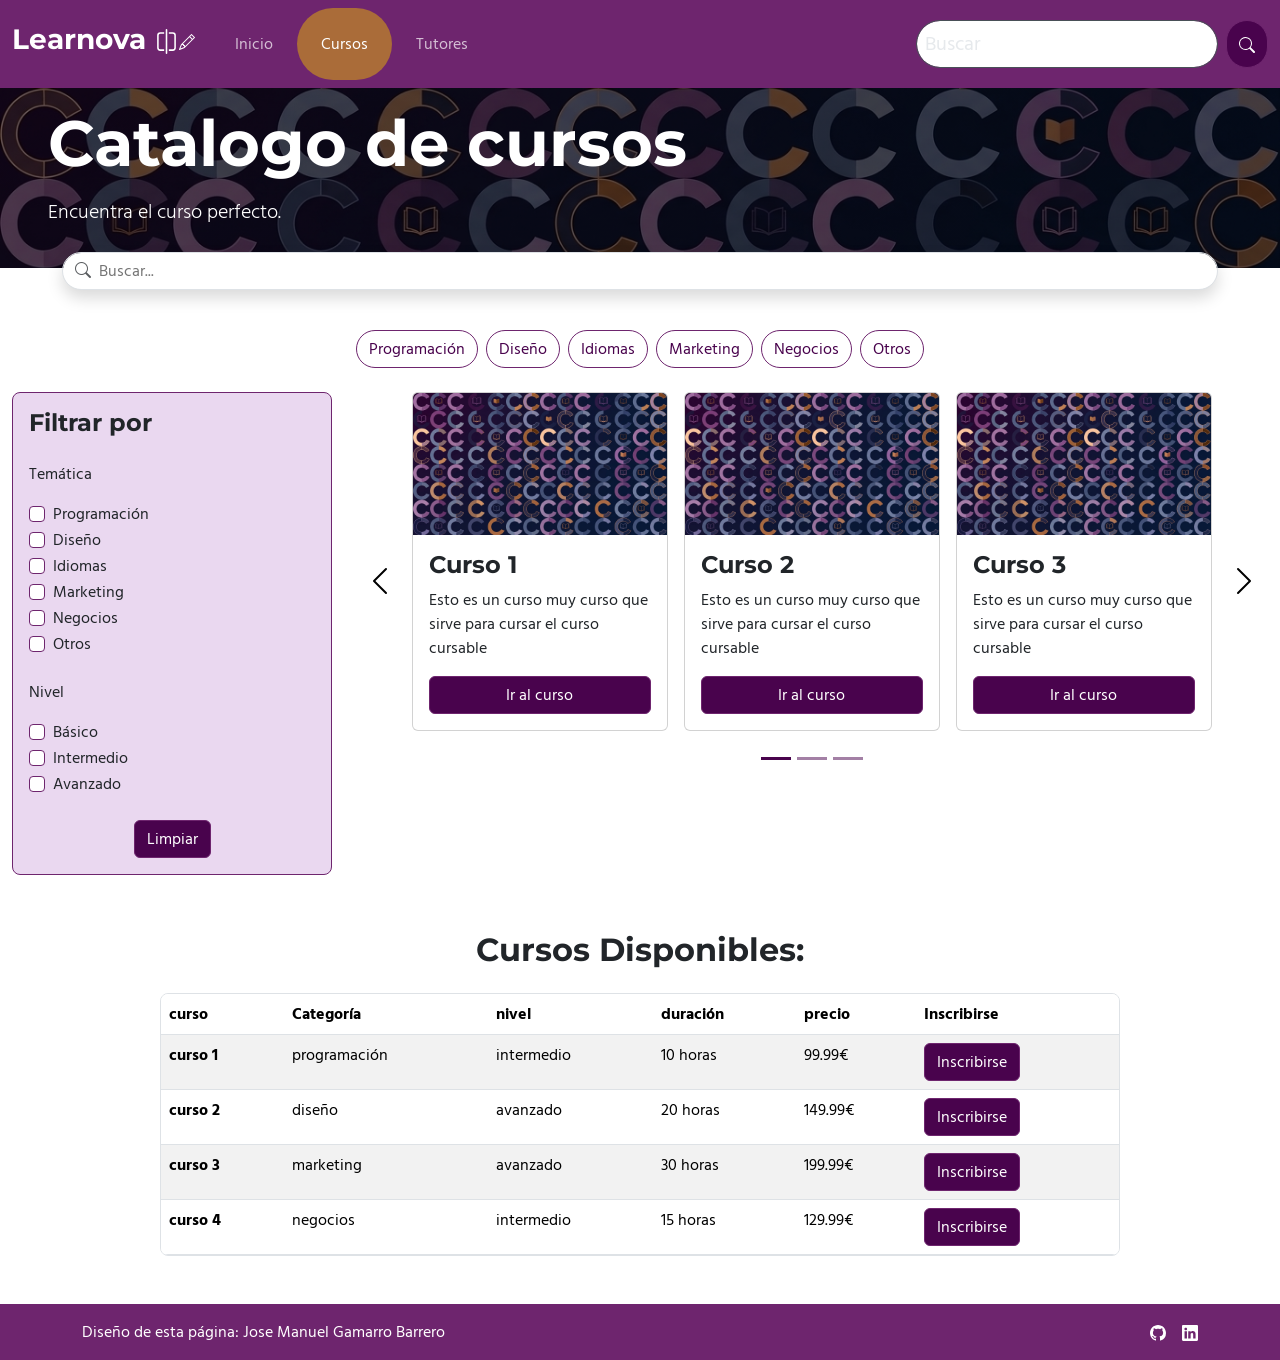
==== commit 51d011db: "Merge branch 'main' of https://github.com/lol1404/proyecto-eLearning" ====
--- a/cursos.html
+++ b/cursos.html
@@ -40,7 +40,8 @@
     </style>
 </head>
 
-<body class="min-vh-100 d-flex flex-column">
+<header class="sticky-top">
+
     <div>
         <nav class="navbar navbar-expand-lg bg-primary" data-bs-theme="dark">
             <div class="container-fluid">
@@ -88,6 +89,9 @@
             </div>
         </nav>
     </div>
+</header>
+
+<body class="min-vh-100 d-flex flex-column">
 
 
     <section class="hero d-flex align-items-center text-white">
@@ -103,43 +107,48 @@
 
 
 
-    <div class="layout-cursos d-flex flex-column flex-lg-row flex-wrap align-items-start gap-4">
-        <form action="/buscar" method="get" id="form-busqueda">
-            <div class="form-field mx-auto buscador-flotante">
-                <label class="form-control form-adorn">
-                    <div class="form-adorn-icon" aria-hidden="true">
-                        <i class="bi bi-search"></i>
-                    </div>
-                    <input type="search" class="form-ghost" placeholder="Buscar...">
-                </label>
+    <div class="layout-cursos container-fluid">
+        <form action="/buscar" method="get" id="form-busqueda" class="row g-4">
+            <div class="col-12">
+                <div class="form-field mx-auto buscador-flotante">
+                    <label class="form-control form-adorn">
+                        <div class="form-adorn-icon" aria-hidden="true">
+                            <i class="bi bi-search"></i>
+                        </div>
+                        <input type="search" class="form-ghost" placeholder="Buscar...">
+                    </label>
+                </div>
             </div>
 
-            <div class="d-flex flex-wrap gap-2 mt-3 justify-content-center">
-
-                <input type="checkbox" class="btn-check" id="chip-programacion" name="materia" value="programacion"
-                    autocomplete="off">
-                <label class="btn btn-outline-primary rounded-pill chip" for="chip-programacion">Programación</label>
-
-                <input type="checkbox" class="btn-check" id="chip-Diseño" name="materia" value="Diseño"
-                    autocomplete="off">
-                <label class="btn btn-outline-primary rounded-pill chip" for="chip-Diseño">Diseño</label>
-
-                <input type="checkbox" class="btn-check" id="chip-Idiomas" name="materia" value="Idiomas"
-                    autocomplete="off">
-                <label class="btn btn-outline-primary rounded-pill chip" for="chip-Idiomas">Idiomas</label>
-
-                <input type="checkbox" class="btn-check" id="chip-Marketing" name="materia" value="Marketing"
-                    autocomplete="off">
-                <label class="btn btn-outline-primary rounded-pill chip" for="chip-Marketing">Marketing</label>
-
-                <input type="checkbox" class="btn-check" id="chip-Negocios" name="materia" value="Negocios"
-                    autocomplete="off">
-                <label class="btn btn-outline-primary rounded-pill chip" for="chip-Negocios">Negocios</label>
-
-                <input type="checkbox" class="btn-check" id="chip-otros" name="materia" value="otros"
-                    autocomplete="off">
-                <label class="btn btn-outline-primary rounded-pill chip" for="chip-otros">Otros</label>
-
+            <div class="col-12">
+                <div class="d-flex flex-wrap gap-2 mt-3 justify-content-center">
+
+                    <input type="checkbox" class="btn-check" id="chip-programacion" name="materia" value="programacion"
+                        autocomplete="off">
+                    <label class="btn btn-outline-primary rounded-pill chip"
+                        for="chip-programacion">Programación</label>
+
+                    <input type="checkbox" class="btn-check" id="chip-Diseño" name="materia" value="Diseño"
+                        autocomplete="off">
+                    <label class="btn btn-outline-primary rounded-pill chip" for="chip-Diseño">Diseño</label>
+
+                    <input type="checkbox" class="btn-check" id="chip-Idiomas" name="materia" value="Idiomas"
+                        autocomplete="off">
+                    <label class="btn btn-outline-primary rounded-pill chip" for="chip-Idiomas">Idiomas</label>
+
+                    <input type="checkbox" class="btn-check" id="chip-Marketing" name="materia" value="Marketing"
+                        autocomplete="off">
+                    <label class="btn btn-outline-primary rounded-pill chip" for="chip-Marketing">Marketing</label>
+
+                    <input type="checkbox" class="btn-check" id="chip-Negocios" name="materia" value="Negocios"
+                        autocomplete="off">
+                    <label class="btn btn-outline-primary rounded-pill chip" for="chip-Negocios">Negocios</label>
+
+                    <input type="checkbox" class="btn-check" id="chip-otros" name="materia" value="otros"
+                        autocomplete="off">
+                    <label class="btn btn-outline-primary rounded-pill chip" for="chip-otros">Otros</label>
+
+                </div>
             </div>
 
 
@@ -147,8 +156,8 @@
 
 
             <!-- filtro de los cursos -->
-            <div class="d-flex flex-wrap align-items-start gap-4 mt-4 ms-3 container-sm mb-2">
-                <div class="bg-form-adorn border border-1 rounded-3 p-3" style="width: 100%; max-width: 320px;">
+            <div class="col-12 col-lg-auto mt-4 mb-2">
+                <div class="bg-form-adorn border border-1 rounded-3 p-3" style="width: 320px; max-width: 100%;">
 
                     <!-- Cabecera: desplegable por debajo de lg, título normal desde lg -->
                     <h4 class="d-none d-lg-block">Filtrar por</h4>
@@ -234,469 +243,532 @@
                     </div>
                 </div>
             </div>
+
+            <div class="col-12 col-lg contenido-cursos mt-4">
+                <!-- Carrusel para móvil: una tarjeta por slide -->
+                <div id="carouselXs" class="carousel slide course-carousel d-md-none" data-bs-ride="carousel"
+                    data-bs-interval="5000">
+                    <div class="carousel-inner">
+                        <div class="carousel-item active">
+                            <article class="card h-100"><img src="img/Gemini_Generated_Image_cpaglwcpaglwcpag.jpeg"
+                                    class="card-img-top" alt="Imagen del Curso 1" loading="lazy">
+                                <div class="card-body d-flex flex-column">
+                                    <h4 class="card-title">Curso 1</h4>
+                                    <p class="card-text">Esto es un curso muy curso que sirve para cursar el curso
+                                        cursable
+                                    </p><a href="detallesCursos.html" class="btn btn-curso mt-auto">Ir al curso</a>
+                                </div>
+                            </article>
+                        </div>
+                        <div class="carousel-item">
+                            <article class="card h-100"><img src="img/Gemini_Generated_Image_cpaglwcpaglwcpag.jpeg"
+                                    class="card-img-top" alt="Imagen del Curso 2" loading="lazy">
+                                <div class="card-body d-flex flex-column">
+                                    <h4 class="card-title">Curso 2</h4>
+                                    <p class="card-text">Esto es un curso muy curso que sirve para cursar el curso
+                                        cursable
+                                    </p><a href="detallesCursos.html" class="btn btn-curso mt-auto">Ir al curso</a>
+                                </div>
+                            </article>
+                        </div>
+                        <div class="carousel-item">
+                            <article class="card h-100"><img src="img/Gemini_Generated_Image_cpaglwcpaglwcpag.jpeg"
+                                    class="card-img-top" alt="Imagen del Curso 3" loading="lazy">
+                                <div class="card-body d-flex flex-column">
+                                    <h4 class="card-title">Curso 3</h4>
+                                    <p class="card-text">Esto es un curso muy curso que sirve para cursar el curso
+                                        cursable
+                                    </p><a href="detallesCursos.html" class="btn btn-curso mt-auto">Ir al curso</a>
+                                </div>
+                            </article>
+                        </div>
+                        <div class="carousel-item">
+                            <article class="card h-100"><img src="img/Gemini_Generated_Image_cpaglwcpaglwcpag.jpeg"
+                                    class="card-img-top" alt="Imagen del Curso 4" loading="lazy">
+                                <div class="card-body d-flex flex-column">
+                                    <h4 class="card-title">Curso 4</h4>
+                                    <p class="card-text">Esto es un curso muy curso que sirve para cursar el curso
+                                        cursable
+                                    </p><a href="detallesCursos.html" class="btn btn-curso mt-auto">Ir al curso</a>
+                                </div>
+                            </article>
+                        </div>
+                        <div class="carousel-item">
+                            <article class="card h-100"><img src="img/Gemini_Generated_Image_cpaglwcpaglwcpag.jpeg"
+                                    class="card-img-top" alt="Imagen del Curso 5" loading="lazy">
+                                <div class="card-body d-flex flex-column">
+                                    <h4 class="card-title">Curso 5</h4>
+                                    <p class="card-text">Esto es un curso muy curso que sirve para cursar el curso
+                                        cursable
+                                    </p><a href="detallesCursos.html" class="btn btn-curso mt-auto">Ir al curso</a>
+                                </div>
+                            </article>
+                        </div>
+                        <div class="carousel-item">
+                            <article class="card h-100"><img src="img/Gemini_Generated_Image_cpaglwcpaglwcpag.jpeg"
+                                    class="card-img-top" alt="Imagen del Curso 6" loading="lazy">
+                                <div class="card-body d-flex flex-column">
+                                    <h4 class="card-title">Curso 6</h4>
+                                    <p class="card-text">Esto es un curso muy curso que sirve para cursar el curso
+                                        cursable
+                                    </p><a href="detallesCursos.html" class="btn btn-curso mt-auto">Ir al curso</a>
+                                </div>
+                            </article>
+                        </div>
+                        <div class="carousel-item">
+                            <article class="card h-100"><img src="img/Gemini_Generated_Image_cpaglwcpaglwcpag.jpeg"
+                                    class="card-img-top" alt="Imagen del Curso 7" loading="lazy">
+                                <div class="card-body d-flex flex-column">
+                                    <h4 class="card-title">Curso 7</h4>
+                                    <p class="card-text">Esto es un curso muy curso que sirve para cursar el curso
+                                        cursable
+                                    </p><a href="detallesCursos.html" class="btn btn-curso mt-auto">Ir al curso</a>
+                                </div>
+                            </article>
+                        </div>
+                        <div class="carousel-item">
+                            <article class="card h-100"><img src="img/Gemini_Generated_Image_cpaglwcpaglwcpag.jpeg"
+                                    class="card-img-top" alt="Imagen del Curso 8" loading="lazy">
+                                <div class="card-body d-flex flex-column">
+                                    <h4 class="card-title">Curso 8</h4>
+                                    <p class="card-text">Esto es un curso muy curso que sirve para cursar el curso
+                                        cursable
+                                    </p><a href="detallesCursos.html" class="btn btn-curso mt-auto">Ir al curso</a>
+                                </div>
+                            </article>
+                        </div>
+                        <div class="carousel-item">
+                            <article class="card h-100"><img src="img/Gemini_Generated_Image_cpaglwcpaglwcpag.jpeg"
+                                    class="card-img-top" alt="Imagen del Curso 9" loading="lazy">
+                                <div class="card-body d-flex flex-column">
+                                    <h4 class="card-title">Curso 9</h4>
+                                    <p class="card-text">Esto es un curso muy curso que sirve para cursar el curso
+                                        cursable
+                                    </p><a href="detallesCursos.html" class="btn btn-curso mt-auto">Ir al curso</a>
+                                </div>
+                            </article>
+                        </div>
+                    </div>
+                    <div class="carousel-indicators position-static mt-3 mb-0">
+                        <button type="button" data-bs-target="#carouselXs" data-bs-slide-to="0" class="active"
+                            aria-current="true" aria-label="Slide 1"></button>
+                        <button type="button" data-bs-target="#carouselXs" data-bs-slide-to="1"
+                            aria-label="Slide 2"></button>
+                        <button type="button" data-bs-target="#carouselXs" data-bs-slide-to="2"
+                            aria-label="Slide 3"></button>
+                        <button type="button" data-bs-target="#carouselXs" data-bs-slide-to="3"
+                            aria-label="Slide 4"></button>
+                        <button type="button" data-bs-target="#carouselXs" data-bs-slide-to="4"
+                            aria-label="Slide 5"></button>
+                        <button type="button" data-bs-target="#carouselXs" data-bs-slide-to="5"
+                            aria-label="Slide 6"></button>
+                        <button type="button" data-bs-target="#carouselXs" data-bs-slide-to="6"
+                            aria-label="Slide 7"></button>
+                        <button type="button" data-bs-target="#carouselXs" data-bs-slide-to="7"
+                            aria-label="Slide 8"></button>
+                        <button type="button" data-bs-target="#carouselXs" data-bs-slide-to="8"
+                            aria-label="Slide 9"></button>
+                    </div>
+                    <button class="carousel-control-prev" type="button" data-bs-target="#carouselXs"
+                        data-bs-slide="prev"><span class="carousel-control-prev-icon" aria-hidden="true"></span><span
+                            class="visually-hidden">Anterior</span></button>
+                    <button class="carousel-control-next" type="button" data-bs-target="#carouselXs"
+                        data-bs-slide="next"><span class="carousel-control-next-icon" aria-hidden="true"></span><span
+                            class="visually-hidden">Siguiente</span></button>
+                </div>
+
+                <!-- Carrusel para tablet y escritorio pequeño: dos tarjetas por slide -->
+                <div id="carouselMd" class="carousel slide course-carousel d-none d-md-block d-xl-none"
+                    data-bs-ride="carousel" data-bs-interval="5000">
+                    <div class="carousel-inner">
+                        <div class="carousel-item active">
+                            <div class="row g-3">
+                                <div class="col-6 d-flex">
+                                    <article class="card h-100"><img
+                                            src="img/Gemini_Generated_Image_cpaglwcpaglwcpag.jpeg" class="card-img-top"
+                                            alt="Imagen del Curso 1" loading="lazy">
+                                        <div class="card-body d-flex flex-column">
+                                            <h4 class="card-title">Curso 1</h4>
+                                            <p class="card-text">Esto es un curso muy curso que sirve para cursar el
+                                                curso
+                                                cursable</p><a href="detallesCursos.html"
+                                                class="btn btn-curso mt-auto">Ir
+                                                al curso</a>
+                                        </div>
+                                    </article>
+                                </div>
+                                <div class="col-6 d-flex">
+                                    <article class="card h-100"><img
+                                            src="img/Gemini_Generated_Image_cpaglwcpaglwcpag.jpeg" class="card-img-top"
+                                            alt="Imagen del Curso 2" loading="lazy">
+                                        <div class="card-body d-flex flex-column">
+                                            <h4 class="card-title">Curso 2</h4>
+                                            <p class="card-text">Esto es un curso muy curso que sirve para cursar el
+                                                curso
+                                                cursable</p><a href="detallesCursos.html"
+                                                class="btn btn-curso mt-auto">Ir
+                                                al curso</a>
+                                        </div>
+                                    </article>
+                                </div>
+                            </div>
+                        </div>
+                        <div class="carousel-item">
+                            <div class="row g-3">
+                                <div class="col-6 d-flex">
+                                    <article class="card h-100"><img
+                                            src="img/Gemini_Generated_Image_cpaglwcpaglwcpag.jpeg" class="card-img-top"
+                                            alt="Imagen del Curso 3" loading="lazy">
+                                        <div class="card-body d-flex flex-column">
+                                            <h4 class="card-title">Curso 3</h4>
+                                            <p class="card-text">Esto es un curso muy curso que sirve para cursar el
+                                                curso
+                                                cursable</p><a href="detallesCursos.html"
+                                                class="btn btn-curso mt-auto">Ir
+                                                al curso</a>
+                                        </div>
+                                    </article>
+                                </div>
+                                <div class="col-6 d-flex">
+                                    <article class="card h-100"><img
+                                            src="img/Gemini_Generated_Image_cpaglwcpaglwcpag.jpeg" class="card-img-top"
+                                            alt="Imagen del Curso 4" loading="lazy">
+                                        <div class="card-body d-flex flex-column">
+                                            <h4 class="card-title">Curso 4</h4>
+                                            <p class="card-text">Esto es un curso muy curso que sirve para cursar el
+                                                curso
+                                                cursable</p><a href="detallesCursos.html"
+                                                class="btn btn-curso mt-auto">Ir
+                                                al curso</a>
+                                        </div>
+                                    </article>
+                                </div>
+                            </div>
+                        </div>
+                        <div class="carousel-item">
+                            <div class="row g-3">
+                                <div class="col-6 d-flex">
+                                    <article class="card h-100"><img
+                                            src="img/Gemini_Generated_Image_cpaglwcpaglwcpag.jpeg" class="card-img-top"
+                                            alt="Imagen del Curso 5" loading="lazy">
+                                        <div class="card-body d-flex flex-column">
+                                            <h4 class="card-title">Curso 5</h4>
+                                            <p class="card-text">Esto es un curso muy curso que sirve para cursar el
+                                                curso
+                                                cursable</p><a href="detallesCursos.html"
+                                                class="btn btn-curso mt-auto">Ir
+                                                al curso</a>
+                                        </div>
+                                    </article>
+                                </div>
+                                <div class="col-6 d-flex">
+                                    <article class="card h-100"><img
+                                            src="img/Gemini_Generated_Image_cpaglwcpaglwcpag.jpeg" class="card-img-top"
+                                            alt="Imagen del Curso 6" loading="lazy">
+                                        <div class="card-body d-flex flex-column">
+                                            <h4 class="card-title">Curso 6</h4>
+                                            <p class="card-text">Esto es un curso muy curso que sirve para cursar el
+                                                curso
+                                                cursable</p><a href="detallesCursos.html"
+                                                class="btn btn-curso mt-auto">Ir
+                                                al curso</a>
+                                        </div>
+                                    </article>
+                                </div>
+                            </div>
+                        </div>
+                        <div class="carousel-item">
+                            <div class="row g-3">
+                                <div class="col-6 d-flex">
+                                    <article class="card h-100"><img
+                                            src="img/Gemini_Generated_Image_cpaglwcpaglwcpag.jpeg" class="card-img-top"
+                                            alt="Imagen del Curso 7" loading="lazy">
+                                        <div class="card-body d-flex flex-column">
+                                            <h4 class="card-title">Curso 7</h4>
+                                            <p class="card-text">Esto es un curso muy curso que sirve para cursar el
+                                                curso
+                                                cursable</p><a href="detallesCursos.html"
+                                                class="btn btn-curso mt-auto">Ir
+                                                al curso</a>
+                                        </div>
+                                    </article>
+                                </div>
+                                <div class="col-6 d-flex">
+                                    <article class="card h-100"><img
+                                            src="img/Gemini_Generated_Image_cpaglwcpaglwcpag.jpeg" class="card-img-top"
+                                            alt="Imagen del Curso 8" loading="lazy">
+                                        <div class="card-body d-flex flex-column">
+                                            <h4 class="card-title">Curso 8</h4>
+                                            <p class="card-text">Esto es un curso muy curso que sirve para cursar el
+                                                curso
+                                                cursable</p><a href="detallesCursos.html"
+                                                class="btn btn-curso mt-auto">Ir
+                                                al curso</a>
+                                        </div>
+                                    </article>
+                                </div>
+                            </div>
+                        </div>
+                        <div class="carousel-item">
+                            <div class="row g-3">
+                                <div class="col-6 d-flex">
+                                    <article class="card h-100"><img
+                                            src="img/Gemini_Generated_Image_cpaglwcpaglwcpag.jpeg" class="card-img-top"
+                                            alt="Imagen del Curso 9" loading="lazy">
+                                        <div class="card-body d-flex flex-column">
+                                            <h4 class="card-title">Curso 9</h4>
+                                            <p class="card-text">Esto es un curso muy curso que sirve para cursar el
+                                                curso
+                                                cursable</p><a href="detallesCursos.html"
+                                                class="btn btn-curso mt-auto">Ir
+                                                al curso</a>
+                                        </div>
+                                    </article>
+                                </div>
+                            </div>
+                        </div>
+                    </div>
+                    <div class="carousel-indicators position-static mt-3 mb-0">
+                        <button type="button" data-bs-target="#carouselMd" data-bs-slide-to="0" class="active"
+                            aria-current="true" aria-label="Slide 1"></button>
+                        <button type="button" data-bs-target="#carouselMd" data-bs-slide-to="1"
+                            aria-label="Slide 2"></button>
+                        <button type="button" data-bs-target="#carouselMd" data-bs-slide-to="2"
+                            aria-label="Slide 3"></button>
+                        <button type="button" data-bs-target="#carouselMd" data-bs-slide-to="3"
+                            aria-label="Slide 4"></button>
+                        <button type="button" data-bs-target="#carouselMd" data-bs-slide-to="4"
+                            aria-label="Slide 5"></button>
+                    </div>
+                    <button class="carousel-control-prev" type="button" data-bs-target="#carouselMd"
+                        data-bs-slide="prev"><span class="carousel-control-prev-icon" aria-hidden="true"></span><span
+                            class="visually-hidden">Anterior</span></button>
+                    <button class="carousel-control-next" type="button" data-bs-target="#carouselMd"
+                        data-bs-slide="next"><span class="carousel-control-next-icon" aria-hidden="true"></span><span
+                            class="visually-hidden">Siguiente</span></button>
+                </div>
+
+                <!-- Carrusel para pantallas grandes: tres tarjetas por slide -->
+                <div id="carouselXl" class="carousel slide course-carousel d-none d-xl-block" data-bs-ride="carousel"
+                    data-bs-interval="5000">
+                    <div class="carousel-inner">
+                        <div class="carousel-item active">
+                            <div class="row g-3">
+                                <div class="col-4 d-flex">
+                                    <article class="card h-100"><img
+                                            src="img/Gemini_Generated_Image_cpaglwcpaglwcpag.jpeg" class="card-img-top"
+                                            alt="Imagen del Curso 1" loading="lazy">
+                                        <div class="card-body d-flex flex-column">
+                                            <h4 class="card-title">Curso 1</h4>
+                                            <p class="card-text">Esto es un curso muy curso que sirve para cursar el
+                                                curso
+                                                cursable</p><a href="detallesCursos.html"
+                                                class="btn btn-curso mt-auto">Ir
+                                                al curso</a>
+                                        </div>
+                                    </article>
+                                </div>
+                                <div class="col-4 d-flex">
+                                    <article class="card h-100"><img
+                                            src="img/Gemini_Generated_Image_cpaglwcpaglwcpag.jpeg" class="card-img-top"
+                                            alt="Imagen del Curso 2" loading="lazy">
+                                        <div class="card-body d-flex flex-column">
+                                            <h4 class="card-title">Curso 2</h4>
+                                            <p class="card-text">Esto es un curso muy curso que sirve para cursar el
+                                                curso
+                                                cursable</p><a href="detallesCursos.html"
+                                                class="btn btn-curso mt-auto">Ir
+                                                al curso</a>
+                                        </div>
+                                    </article>
+                                </div>
+                                <div class="col-4 d-flex">
+                                    <article class="card h-100"><img
+                                            src="img/Gemini_Generated_Image_cpaglwcpaglwcpag.jpeg" class="card-img-top"
+                                            alt="Imagen del Curso 3" loading="lazy">
+                                        <div class="card-body d-flex flex-column">
+                                            <h4 class="card-title">Curso 3</h4>
+                                            <p class="card-text">Esto es un curso muy curso que sirve para cursar el
+                                                curso
+                                                cursable</p><a href="detallesCursos.html"
+                                                class="btn btn-curso mt-auto">Ir
+                                                al curso</a>
+                                        </div>
+                                    </article>
+                                </div>
+                            </div>
+                        </div>
+                        <div class="carousel-item">
+                            <div class="row g-3">
+                                <div class="col-4 d-flex">
+                                    <article class="card h-100"><img
+                                            src="img/Gemini_Generated_Image_cpaglwcpaglwcpag.jpeg" class="card-img-top"
+                                            alt="Imagen del Curso 4" loading="lazy">
+                                        <div class="card-body d-flex flex-column">
+                                            <h4 class="card-title">Curso 4</h4>
+                                            <p class="card-text">Esto es un curso muy curso que sirve para cursar el
+                                                curso
+                                                cursable</p><a href="detallesCursos.html"
+                                                class="btn btn-curso mt-auto">Ir
+                                                al curso</a>
+                                        </div>
+                                    </article>
+                                </div>
+                                <div class="col-4 d-flex">
+                                    <article class="card h-100"><img
+                                            src="img/Gemini_Generated_Image_cpaglwcpaglwcpag.jpeg" class="card-img-top"
+                                            alt="Imagen del Curso 5" loading="lazy">
+                                        <div class="card-body d-flex flex-column">
+                                            <h4 class="card-title">Curso 5</h4>
+                                            <p class="card-text">Esto es un curso muy curso que sirve para cursar el
+                                                curso
+                                                cursable</p><a href="detallesCursos.html"
+                                                class="btn btn-curso mt-auto">Ir
+                                                al curso</a>
+                                        </div>
+                                    </article>
+                                </div>
+                                <div class="col-4 d-flex">
+                                    <article class="card h-100"><img
+                                            src="img/Gemini_Generated_Image_cpaglwcpaglwcpag.jpeg" class="card-img-top"
+                                            alt="Imagen del Curso 6" loading="lazy">
+                                        <div class="card-body d-flex flex-column">
+                                            <h4 class="card-title">Curso 6</h4>
+                                            <p class="card-text">Esto es un curso muy curso que sirve para cursar el
+                                                curso
+                                                cursable</p><a href="detallesCursos.html"
+                                                class="btn btn-curso mt-auto">Ir
+                                                al curso</a>
+                                        </div>
+                                    </article>
+                                </div>
+                            </div>
+                        </div>
+                        <div class="carousel-item">
+                            <div class="row g-3">
+                                <div class="col-4 d-flex">
+                                    <article class="card h-100"><img
+                                            src="img/Gemini_Generated_Image_cpaglwcpaglwcpag.jpeg" class="card-img-top"
+                                            alt="Imagen del Curso 7" loading="lazy">
+                                        <div class="card-body d-flex flex-column">
+                                            <h4 class="card-title">Curso 7</h4>
+                                            <p class="card-text">Esto es un curso muy curso que sirve para cursar el
+                                                curso
+                                                cursable</p><a href="detallesCursos.html"
+                                                class="btn btn-curso mt-auto">Ir
+                                                al curso</a>
+                                        </div>
+                                    </article>
+                                </div>
+                                <div class="col-4 d-flex">
+                                    <article class="card h-100"><img
+                                            src="img/Gemini_Generated_Image_cpaglwcpaglwcpag.jpeg" class="card-img-top"
+                                            alt="Imagen del Curso 8" loading="lazy">
+                                        <div class="card-body d-flex flex-column">
+                                            <h4 class="card-title">Curso 8</h4>
+                                            <p class="card-text">Esto es un curso muy curso que sirve para cursar el
+                                                curso
+                                                cursable</p><a href="detallesCursos.html"
+                                                class="btn btn-curso mt-auto">Ir
+                                                al curso</a>
+                                        </div>
+                                    </article>
+                                </div>
+                                <div class="col-4 d-flex">
+                                    <article class="card h-100"><img
+                                            src="img/Gemini_Generated_Image_cpaglwcpaglwcpag.jpeg" class="card-img-top"
+                                            alt="Imagen del Curso 9" loading="lazy">
+                                        <div class="card-body d-flex flex-column">
+                                            <h4 class="card-title">Curso 9</h4>
+                                            <p class="card-text">Esto es un curso muy curso que sirve para cursar el
+                                                curso
+                                                cursable</p><a href="detallesCursos.html"
+                                                class="btn btn-curso mt-auto">Ir
+                                                al curso</a>
+                                        </div>
+                                    </article>
+                                </div>
+                            </div>
+                        </div>
+                    </div>
+                    <div class="carousel-indicators position-static mt-3 mb-0">
+                        <button type="button" data-bs-target="#carouselXl" data-bs-slide-to="0" class="active"
+                            aria-current="true" aria-label="Slide 1"></button>
+                        <button type="button" data-bs-target="#carouselXl" data-bs-slide-to="1"
+                            aria-label="Slide 2"></button>
+                        <button type="button" data-bs-target="#carouselXl" data-bs-slide-to="2"
+                            aria-label="Slide 3"></button>
+                    </div>
+                    <button class="carousel-control-prev" type="button" data-bs-target="#carouselXl"
+                        data-bs-slide="prev"><span class="carousel-control-prev-icon" aria-hidden="true"></span><span
+                            class="visually-hidden">Anterior</span></button>
+                    <button class="carousel-control-next" type="button" data-bs-target="#carouselXl"
+                        data-bs-slide="next"><span class="carousel-control-next-icon" aria-hidden="true"></span><span
+                            class="visually-hidden">Siguiente</span></button>
+                </div>
+            </div>
+
         </form>
 
-
-        <div class="contenido-cursos mt-4">
-            <!-- Carrusel para móvil: una tarjeta por slide -->
-            <div id="carouselXs" class="carousel slide course-carousel d-md-none" data-bs-ride="carousel"
-                data-bs-interval="5000">
-                <div class="carousel-inner">
-                    <div class="carousel-item active">
-                        <article class="card h-100"><img src="img/Gemini_Generated_Image_cpaglwcpaglwcpag.jpeg"
-                                class="card-img-top" alt="Imagen del Curso 1" loading="lazy">
-                            <div class="card-body d-flex flex-column">
-                                <h4 class="card-title">Curso 1</h4>
-                                <p class="card-text">Esto es un curso muy curso que sirve para cursar el curso cursable
-                                </p><a href="detallesCursos.html" class="btn btn-curso mt-auto">Ir al curso</a>
-                            </div>
-                        </article>
-                    </div>
-                    <div class="carousel-item">
-                        <article class="card h-100"><img src="img/Gemini_Generated_Image_cpaglwcpaglwcpag.jpeg"
-                                class="card-img-top" alt="Imagen del Curso 2" loading="lazy">
-                            <div class="card-body d-flex flex-column">
-                                <h4 class="card-title">Curso 2</h4>
-                                <p class="card-text">Esto es un curso muy curso que sirve para cursar el curso cursable
-                                </p><a href="detallesCursos.html" class="btn btn-curso mt-auto">Ir al curso</a>
-                            </div>
-                        </article>
-                    </div>
-                    <div class="carousel-item">
-                        <article class="card h-100"><img src="img/Gemini_Generated_Image_cpaglwcpaglwcpag.jpeg"
-                                class="card-img-top" alt="Imagen del Curso 3" loading="lazy">
-                            <div class="card-body d-flex flex-column">
-                                <h4 class="card-title">Curso 3</h4>
-                                <p class="card-text">Esto es un curso muy curso que sirve para cursar el curso cursable
-                                </p><a href="detallesCursos.html" class="btn btn-curso mt-auto">Ir al curso</a>
-                            </div>
-                        </article>
-                    </div>
-                    <div class="carousel-item">
-                        <article class="card h-100"><img src="img/Gemini_Generated_Image_cpaglwcpaglwcpag.jpeg"
-                                class="card-img-top" alt="Imagen del Curso 4" loading="lazy">
-                            <div class="card-body d-flex flex-column">
-                                <h4 class="card-title">Curso 4</h4>
-                                <p class="card-text">Esto es un curso muy curso que sirve para cursar el curso cursable
-                                </p><a href="detallesCursos.html" class="btn btn-curso mt-auto">Ir al curso</a>
-                            </div>
-                        </article>
-                    </div>
-                    <div class="carousel-item">
-                        <article class="card h-100"><img src="img/Gemini_Generated_Image_cpaglwcpaglwcpag.jpeg"
-                                class="card-img-top" alt="Imagen del Curso 5" loading="lazy">
-                            <div class="card-body d-flex flex-column">
-                                <h4 class="card-title">Curso 5</h4>
-                                <p class="card-text">Esto es un curso muy curso que sirve para cursar el curso cursable
-                                </p><a href="detallesCursos.html" class="btn btn-curso mt-auto">Ir al curso</a>
-                            </div>
-                        </article>
-                    </div>
-                    <div class="carousel-item">
-                        <article class="card h-100"><img src="img/Gemini_Generated_Image_cpaglwcpaglwcpag.jpeg"
-                                class="card-img-top" alt="Imagen del Curso 6" loading="lazy">
-                            <div class="card-body d-flex flex-column">
-                                <h4 class="card-title">Curso 6</h4>
-                                <p class="card-text">Esto es un curso muy curso que sirve para cursar el curso cursable
-                                </p><a href="detallesCursos.html" class="btn btn-curso mt-auto">Ir al curso</a>
-                            </div>
-                        </article>
-                    </div>
-                    <div class="carousel-item">
-                        <article class="card h-100"><img src="img/Gemini_Generated_Image_cpaglwcpaglwcpag.jpeg"
-                                class="card-img-top" alt="Imagen del Curso 7" loading="lazy">
-                            <div class="card-body d-flex flex-column">
-                                <h4 class="card-title">Curso 7</h4>
-                                <p class="card-text">Esto es un curso muy curso que sirve para cursar el curso cursable
-                                </p><a href="detallesCursos.html" class="btn btn-curso mt-auto">Ir al curso</a>
-                            </div>
-                        </article>
-                    </div>
-                    <div class="carousel-item">
-                        <article class="card h-100"><img src="img/Gemini_Generated_Image_cpaglwcpaglwcpag.jpeg"
-                                class="card-img-top" alt="Imagen del Curso 8" loading="lazy">
-                            <div class="card-body d-flex flex-column">
-                                <h4 class="card-title">Curso 8</h4>
-                                <p class="card-text">Esto es un curso muy curso que sirve para cursar el curso cursable
-                                </p><a href="detallesCursos.html" class="btn btn-curso mt-auto">Ir al curso</a>
-                            </div>
-                        </article>
-                    </div>
-                    <div class="carousel-item">
-                        <article class="card h-100"><img src="img/Gemini_Generated_Image_cpaglwcpaglwcpag.jpeg"
-                                class="card-img-top" alt="Imagen del Curso 9" loading="lazy">
-                            <div class="card-body d-flex flex-column">
-                                <h4 class="card-title">Curso 9</h4>
-                                <p class="card-text">Esto es un curso muy curso que sirve para cursar el curso cursable
-                                </p><a href="detallesCursos.html" class="btn btn-curso mt-auto">Ir al curso</a>
-                            </div>
-                        </article>
-                    </div>
-                </div>
-                <div class="carousel-indicators position-static mt-3 mb-0">
-                    <button type="button" data-bs-target="#carouselXs" data-bs-slide-to="0" class="active"
-                        aria-current="true" aria-label="Slide 1"></button>
-                    <button type="button" data-bs-target="#carouselXs" data-bs-slide-to="1"
-                        aria-label="Slide 2"></button>
-                    <button type="button" data-bs-target="#carouselXs" data-bs-slide-to="2"
-                        aria-label="Slide 3"></button>
-                    <button type="button" data-bs-target="#carouselXs" data-bs-slide-to="3"
-                        aria-label="Slide 4"></button>
-                    <button type="button" data-bs-target="#carouselXs" data-bs-slide-to="4"
-                        aria-label="Slide 5"></button>
-                    <button type="button" data-bs-target="#carouselXs" data-bs-slide-to="5"
-                        aria-label="Slide 6"></button>
-                    <button type="button" data-bs-target="#carouselXs" data-bs-slide-to="6"
-                        aria-label="Slide 7"></button>
-                    <button type="button" data-bs-target="#carouselXs" data-bs-slide-to="7"
-                        aria-label="Slide 8"></button>
-                    <button type="button" data-bs-target="#carouselXs" data-bs-slide-to="8"
-                        aria-label="Slide 9"></button>
-                </div>
-                <button class="carousel-control-prev" type="button" data-bs-target="#carouselXs"
-                    data-bs-slide="prev"><span class="carousel-control-prev-icon" aria-hidden="true"></span><span
-                        class="visually-hidden">Anterior</span></button>
-                <button class="carousel-control-next" type="button" data-bs-target="#carouselXs"
-                    data-bs-slide="next"><span class="carousel-control-next-icon" aria-hidden="true"></span><span
-                        class="visually-hidden">Siguiente</span></button>
-            </div>
-
-            <!-- Carrusel para tablet y escritorio pequeño: dos tarjetas por slide -->
-            <div id="carouselMd" class="carousel slide course-carousel d-none d-md-block d-xl-none"
-                data-bs-ride="carousel" data-bs-interval="5000">
-                <div class="carousel-inner">
-                    <div class="carousel-item active">
-                        <div class="row g-3">
-                            <div class="col-6 d-flex">
-                                <article class="card h-100"><img src="img/Gemini_Generated_Image_cpaglwcpaglwcpag.jpeg"
-                                        class="card-img-top" alt="Imagen del Curso 1" loading="lazy">
-                                    <div class="card-body d-flex flex-column">
-                                        <h4 class="card-title">Curso 1</h4>
-                                        <p class="card-text">Esto es un curso muy curso que sirve para cursar el curso
-                                            cursable</p><a href="detallesCursos.html" class="btn btn-curso mt-auto">Ir
-                                            al curso</a>
-                                    </div>
-                                </article>
-                            </div>
-                            <div class="col-6 d-flex">
-                                <article class="card h-100"><img src="img/Gemini_Generated_Image_cpaglwcpaglwcpag.jpeg"
-                                        class="card-img-top" alt="Imagen del Curso 2" loading="lazy">
-                                    <div class="card-body d-flex flex-column">
-                                        <h4 class="card-title">Curso 2</h4>
-                                        <p class="card-text">Esto es un curso muy curso que sirve para cursar el curso
-                                            cursable</p><a href="detallesCursos.html" class="btn btn-curso mt-auto">Ir
-                                            al curso</a>
-                                    </div>
-                                </article>
-                            </div>
-                        </div>
-                    </div>
-                    <div class="carousel-item">
-                        <div class="row g-3">
-                            <div class="col-6 d-flex">
-                                <article class="card h-100"><img src="img/Gemini_Generated_Image_cpaglwcpaglwcpag.jpeg"
-                                        class="card-img-top" alt="Imagen del Curso 3" loading="lazy">
-                                    <div class="card-body d-flex flex-column">
-                                        <h4 class="card-title">Curso 3</h4>
-                                        <p class="card-text">Esto es un curso muy curso que sirve para cursar el curso
-                                            cursable</p><a href="detallesCursos.html" class="btn btn-curso mt-auto">Ir
-                                            al curso</a>
-                                    </div>
-                                </article>
-                            </div>
-                            <div class="col-6 d-flex">
-                                <article class="card h-100"><img src="img/Gemini_Generated_Image_cpaglwcpaglwcpag.jpeg"
-                                        class="card-img-top" alt="Imagen del Curso 4" loading="lazy">
-                                    <div class="card-body d-flex flex-column">
-                                        <h4 class="card-title">Curso 4</h4>
-                                        <p class="card-text">Esto es un curso muy curso que sirve para cursar el curso
-                                            cursable</p><a href="detallesCursos.html" class="btn btn-curso mt-auto">Ir
-                                            al curso</a>
-                                    </div>
-                                </article>
-                            </div>
-                        </div>
-                    </div>
-                    <div class="carousel-item">
-                        <div class="row g-3">
-                            <div class="col-6 d-flex">
-                                <article class="card h-100"><img src="img/Gemini_Generated_Image_cpaglwcpaglwcpag.jpeg"
-                                        class="card-img-top" alt="Imagen del Curso 5" loading="lazy">
-                                    <div class="card-body d-flex flex-column">
-                                        <h4 class="card-title">Curso 5</h4>
-                                        <p class="card-text">Esto es un curso muy curso que sirve para cursar el curso
-                                            cursable</p><a href="detallesCursos.html" class="btn btn-curso mt-auto">Ir
-                                            al curso</a>
-                                    </div>
-                                </article>
-                            </div>
-                            <div class="col-6 d-flex">
-                                <article class="card h-100"><img src="img/Gemini_Generated_Image_cpaglwcpaglwcpag.jpeg"
-                                        class="card-img-top" alt="Imagen del Curso 6" loading="lazy">
-                                    <div class="card-body d-flex flex-column">
-                                        <h4 class="card-title">Curso 6</h4>
-                                        <p class="card-text">Esto es un curso muy curso que sirve para cursar el curso
-                                            cursable</p><a href="detallesCursos.html" class="btn btn-curso mt-auto">Ir
-                                            al curso</a>
-                                    </div>
-                                </article>
-                            </div>
-                        </div>
-                    </div>
-                    <div class="carousel-item">
-                        <div class="row g-3">
-                            <div class="col-6 d-flex">
-                                <article class="card h-100"><img src="img/Gemini_Generated_Image_cpaglwcpaglwcpag.jpeg"
-                                        class="card-img-top" alt="Imagen del Curso 7" loading="lazy">
-                                    <div class="card-body d-flex flex-column">
-                                        <h4 class="card-title">Curso 7</h4>
-                                        <p class="card-text">Esto es un curso muy curso que sirve para cursar el curso
-                                            cursable</p><a href="detallesCursos.html" class="btn btn-curso mt-auto">Ir
-                                            al curso</a>
-                                    </div>
-                                </article>
-                            </div>
-                            <div class="col-6 d-flex">
-                                <article class="card h-100"><img src="img/Gemini_Generated_Image_cpaglwcpaglwcpag.jpeg"
-                                        class="card-img-top" alt="Imagen del Curso 8" loading="lazy">
-                                    <div class="card-body d-flex flex-column">
-                                        <h4 class="card-title">Curso 8</h4>
-                                        <p class="card-text">Esto es un curso muy curso que sirve para cursar el curso
-                                            cursable</p><a href="detallesCursos.html" class="btn btn-curso mt-auto">Ir
-                                            al curso</a>
-                                    </div>
-                                </article>
-                            </div>
-                        </div>
-                    </div>
-                    <div class="carousel-item">
-                        <div class="row g-3">
-                            <div class="col-6 d-flex">
-                                <article class="card h-100"><img src="img/Gemini_Generated_Image_cpaglwcpaglwcpag.jpeg"
-                                        class="card-img-top" alt="Imagen del Curso 9" loading="lazy">
-                                    <div class="card-body d-flex flex-column">
-                                        <h4 class="card-title">Curso 9</h4>
-                                        <p class="card-text">Esto es un curso muy curso que sirve para cursar el curso
-                                            cursable</p><a href="detallesCursos.html" class="btn btn-curso mt-auto">Ir
-                                            al curso</a>
-                                    </div>
-                                </article>
-                            </div>
-                        </div>
-                    </div>
-                </div>
-                <div class="carousel-indicators position-static mt-3 mb-0">
-                    <button type="button" data-bs-target="#carouselMd" data-bs-slide-to="0" class="active"
-                        aria-current="true" aria-label="Slide 1"></button>
-                    <button type="button" data-bs-target="#carouselMd" data-bs-slide-to="1"
-                        aria-label="Slide 2"></button>
-                    <button type="button" data-bs-target="#carouselMd" data-bs-slide-to="2"
-                        aria-label="Slide 3"></button>
-                    <button type="button" data-bs-target="#carouselMd" data-bs-slide-to="3"
-                        aria-label="Slide 4"></button>
-                    <button type="button" data-bs-target="#carouselMd" data-bs-slide-to="4"
-                        aria-label="Slide 5"></button>
-                </div>
-                <button class="carousel-control-prev" type="button" data-bs-target="#carouselMd"
-                    data-bs-slide="prev"><span class="carousel-control-prev-icon" aria-hidden="true"></span><span
-                        class="visually-hidden">Anterior</span></button>
-                <button class="carousel-control-next" type="button" data-bs-target="#carouselMd"
-                    data-bs-slide="next"><span class="carousel-control-next-icon" aria-hidden="true"></span><span
-                        class="visually-hidden">Siguiente</span></button>
-            </div>
-
-            <!-- Carrusel para pantallas grandes: tres tarjetas por slide -->
-            <div id="carouselXl" class="carousel slide course-carousel d-none d-xl-block" data-bs-ride="carousel"
-                data-bs-interval="5000">
-                <div class="carousel-inner">
-                    <div class="carousel-item active">
-                        <div class="row g-3">
-                            <div class="col-4 d-flex">
-                                <article class="card h-100"><img src="img/Gemini_Generated_Image_cpaglwcpaglwcpag.jpeg"
-                                        class="card-img-top" alt="Imagen del Curso 1" loading="lazy">
-                                    <div class="card-body d-flex flex-column">
-                                        <h4 class="card-title">Curso 1</h4>
-                                        <p class="card-text">Esto es un curso muy curso que sirve para cursar el curso
-                                            cursable</p><a href="detallesCursos.html" class="btn btn-curso mt-auto">Ir
-                                            al curso</a>
-                                    </div>
-                                </article>
-                            </div>
-                            <div class="col-4 d-flex">
-                                <article class="card h-100"><img src="img/Gemini_Generated_Image_cpaglwcpaglwcpag.jpeg"
-                                        class="card-img-top" alt="Imagen del Curso 2" loading="lazy">
-                                    <div class="card-body d-flex flex-column">
-                                        <h4 class="card-title">Curso 2</h4>
-                                        <p class="card-text">Esto es un curso muy curso que sirve para cursar el curso
-                                            cursable</p><a href="detallesCursos.html" class="btn btn-curso mt-auto">Ir
-                                            al curso</a>
-                                    </div>
-                                </article>
-                            </div>
-                            <div class="col-4 d-flex">
-                                <article class="card h-100"><img src="img/Gemini_Generated_Image_cpaglwcpaglwcpag.jpeg"
-                                        class="card-img-top" alt="Imagen del Curso 3" loading="lazy">
-                                    <div class="card-body d-flex flex-column">
-                                        <h4 class="card-title">Curso 3</h4>
-                                        <p class="card-text">Esto es un curso muy curso que sirve para cursar el curso
-                                            cursable</p><a href="detallesCursos.html" class="btn btn-curso mt-auto">Ir
-                                            al curso</a>
-                                    </div>
-                                </article>
-                            </div>
-                        </div>
-                    </div>
-                    <div class="carousel-item">
-                        <div class="row g-3">
-                            <div class="col-4 d-flex">
-                                <article class="card h-100"><img src="img/Gemini_Generated_Image_cpaglwcpaglwcpag.jpeg"
-                                        class="card-img-top" alt="Imagen del Curso 4" loading="lazy">
-                                    <div class="card-body d-flex flex-column">
-                                        <h4 class="card-title">Curso 4</h4>
-                                        <p class="card-text">Esto es un curso muy curso que sirve para cursar el curso
-                                            cursable</p><a href="detallesCursos.html" class="btn btn-curso mt-auto">Ir
-                                            al curso</a>
-                                    </div>
-                                </article>
-                            </div>
-                            <div class="col-4 d-flex">
-                                <article class="card h-100"><img src="img/Gemini_Generated_Image_cpaglwcpaglwcpag.jpeg"
-                                        class="card-img-top" alt="Imagen del Curso 5" loading="lazy">
-                                    <div class="card-body d-flex flex-column">
-                                        <h4 class="card-title">Curso 5</h4>
-                                        <p class="card-text">Esto es un curso muy curso que sirve para cursar el curso
-                                            cursable</p><a href="detallesCursos.html" class="btn btn-curso mt-auto">Ir
-                                            al curso</a>
-                                    </div>
-                                </article>
-                            </div>
-                            <div class="col-4 d-flex">
-                                <article class="card h-100"><img src="img/Gemini_Generated_Image_cpaglwcpaglwcpag.jpeg"
-                                        class="card-img-top" alt="Imagen del Curso 6" loading="lazy">
-                                    <div class="card-body d-flex flex-column">
-                                        <h4 class="card-title">Curso 6</h4>
-                                        <p class="card-text">Esto es un curso muy curso que sirve para cursar el curso
-                                            cursable</p><a href="detallesCursos.html" class="btn btn-curso mt-auto">Ir
-                                            al curso</a>
-                                    </div>
-                                </article>
-                            </div>
-                        </div>
-                    </div>
-                    <div class="carousel-item">
-                        <div class="row g-3">
-                            <div class="col-4 d-flex">
-                                <article class="card h-100"><img src="img/Gemini_Generated_Image_cpaglwcpaglwcpag.jpeg"
-                                        class="card-img-top" alt="Imagen del Curso 7" loading="lazy">
-                                    <div class="card-body d-flex flex-column">
-                                        <h4 class="card-title">Curso 7</h4>
-                                        <p class="card-text">Esto es un curso muy curso que sirve para cursar el curso
-                                            cursable</p><a href="detallesCursos.html" class="btn btn-curso mt-auto">Ir
-                                            al curso</a>
-                                    </div>
-                                </article>
-                            </div>
-                            <div class="col-4 d-flex">
-                                <article class="card h-100"><img src="img/Gemini_Generated_Image_cpaglwcpaglwcpag.jpeg"
-                                        class="card-img-top" alt="Imagen del Curso 8" loading="lazy">
-                                    <div class="card-body d-flex flex-column">
-                                        <h4 class="card-title">Curso 8</h4>
-                                        <p class="card-text">Esto es un curso muy curso que sirve para cursar el curso
-                                            cursable</p><a href="detallesCursos.html" class="btn btn-curso mt-auto">Ir
-                                            al curso</a>
-                                    </div>
-                                </article>
-                            </div>
-                            <div class="col-4 d-flex">
-                                <article class="card h-100"><img src="img/Gemini_Generated_Image_cpaglwcpaglwcpag.jpeg"
-                                        class="card-img-top" alt="Imagen del Curso 9" loading="lazy">
-                                    <div class="card-body d-flex flex-column">
-                                        <h4 class="card-title">Curso 9</h4>
-                                        <p class="card-text">Esto es un curso muy curso que sirve para cursar el curso
-                                            cursable</p><a href="detallesCursos.html" class="btn btn-curso mt-auto">Ir
-                                            al curso</a>
-                                    </div>
-                                </article>
-                            </div>
-                        </div>
-                    </div>
-                </div>
-                <div class="carousel-indicators position-static mt-3 mb-0">
-                    <button type="button" data-bs-target="#carouselXl" data-bs-slide-to="0" class="active"
-                        aria-current="true" aria-label="Slide 1"></button>
-                    <button type="button" data-bs-target="#carouselXl" data-bs-slide-to="1"
-                        aria-label="Slide 2"></button>
-                    <button type="button" data-bs-target="#carouselXl" data-bs-slide-to="2"
-                        aria-label="Slide 3"></button>
-                </div>
-                <button class="carousel-control-prev" type="button" data-bs-target="#carouselXl"
-                    data-bs-slide="prev"><span class="carousel-control-prev-icon" aria-hidden="true"></span><span
-                        class="visually-hidden">Anterior</span></button>
-                <button class="carousel-control-next" type="button" data-bs-target="#carouselXl"
-                    data-bs-slide="next"><span class="carousel-control-next-icon" aria-hidden="true"></span><span
-                        class="visually-hidden">Siguiente</span></button>
-            </div>
-        </div>
-
     </div>
 
 
 
 
-    <h2 class="text-center mb-4">Cursos Disponibles:</h2>
+    <h2 class="text-center mb-4 mt-5">Cursos Disponibles:</h2>
     <div class="row justify-content-center mx-0">
         <div class="col-12 col-md-9 border rounded-3 overflow-hidden mb-5 p-0">
             <div class="table-responsive">
                 <table class="table table-striped mb-0">
                     <table class="table table-striped mb-0">
-                <thead>
-                    <tr>
-                        <th scope="col">curso</th>
-                        <th scope="col">Categoría</th>
-                        <th scope="col">nivel</th>
-                        <th scope="col">duración</th>
-                        <th scope="col">precio</th>
-                        <th scope="col">Inscribirse</th>
-                    </tr>
-                </thead>
-                <tbody>
-                    <tr>
-                        <th scope="row">curso 1</th>
-                        <td>programación</td>
-                        <td>intermedio</td>
-                        <td>10 horas</td>
-                        <td>99.99€</td>
-                        <td><a href="detallesCursos.html" class="btn btn-primary">Inscribirse</a></td>
-                    </tr>
-                    <tr>
-                        <th scope="row">curso 2</th>
-                        <td>diseño</td>
-                        <td>avanzado</td>
-                        <td>20 horas</td>
-                        <td>149.99€</td>
-                        <td><a href="detallesCursos.html" class="btn btn-primary">Inscribirse</a></td>
-                    </tr>
-                    <tr>
-                        <th scope="row">curso 3</th>
-                        <td>marketing</td>
-                        <td>avanzado</td>
-                        <td>30 horas</td>
-                        <td>199.99€</td>
-                        <td><a href="detallesCursos.html" class="btn btn-primary">Inscribirse</a></td>
-                    </tr>
-
-                    <tr>
-                        <th scope="row">curso 4</th>
-                        <td>negocios</td>
-                        <td>intermedio</td>
-                        <td>15 horas</td>
-                        <td>129.99€</td>
-                        <td><a href="detallesCursos.html" class="btn btn-primary">Inscribirse</a></td>
-                    </tr>
-                </tbody>
-
-
-            </table>
+                        <thead>
+                            <tr>
+                                <th scope="col">curso</th>
+                                <th scope="col">Categoría</th>
+                                <th scope="col">nivel</th>
+                                <th scope="col">duración</th>
+                                <th scope="col">precio</th>
+                                <th scope="col">Inscribirse</th>
+                            </tr>
+                        </thead>
+                        <tbody>
+                            <tr>
+                                <th scope="row">curso 1</th>
+                                <td>programación</td>
+                                <td>intermedio</td>
+                                <td>10 horas</td>
+                                <td>99.99€</td>
+                                <td><a href="detallesCursos.html" class="btn btn-primary">Inscribirse</a></td>
+                            </tr>
+                            <tr>
+                                <th scope="row">curso 2</th>
+                                <td>diseño</td>
+                                <td>avanzado</td>
+                                <td>20 horas</td>
+                                <td>149.99€</td>
+                                <td><a href="detallesCursos.html" class="btn btn-primary">Inscribirse</a></td>
+                            </tr>
+                            <tr>
+                                <th scope="row">curso 3</th>
+                                <td>marketing</td>
+                                <td>avanzado</td>
+                                <td>30 horas</td>
+                                <td>199.99€</td>
+                                <td><a href="detallesCursos.html" class="btn btn-primary">Inscribirse</a></td>
+                            </tr>
+
+                            <tr>
+                                <th scope="row">curso 4</th>
+                                <td>negocios</td>
+                                <td>intermedio</td>
+                                <td>15 horas</td>
+                                <td>129.99€</td>
+                                <td><a href="detallesCursos.html" class="btn btn-primary">Inscribirse</a></td>
+                            </tr>
+                        </tbody>
+
+
+                    </table>
                 </table>
             </div>
         </div>
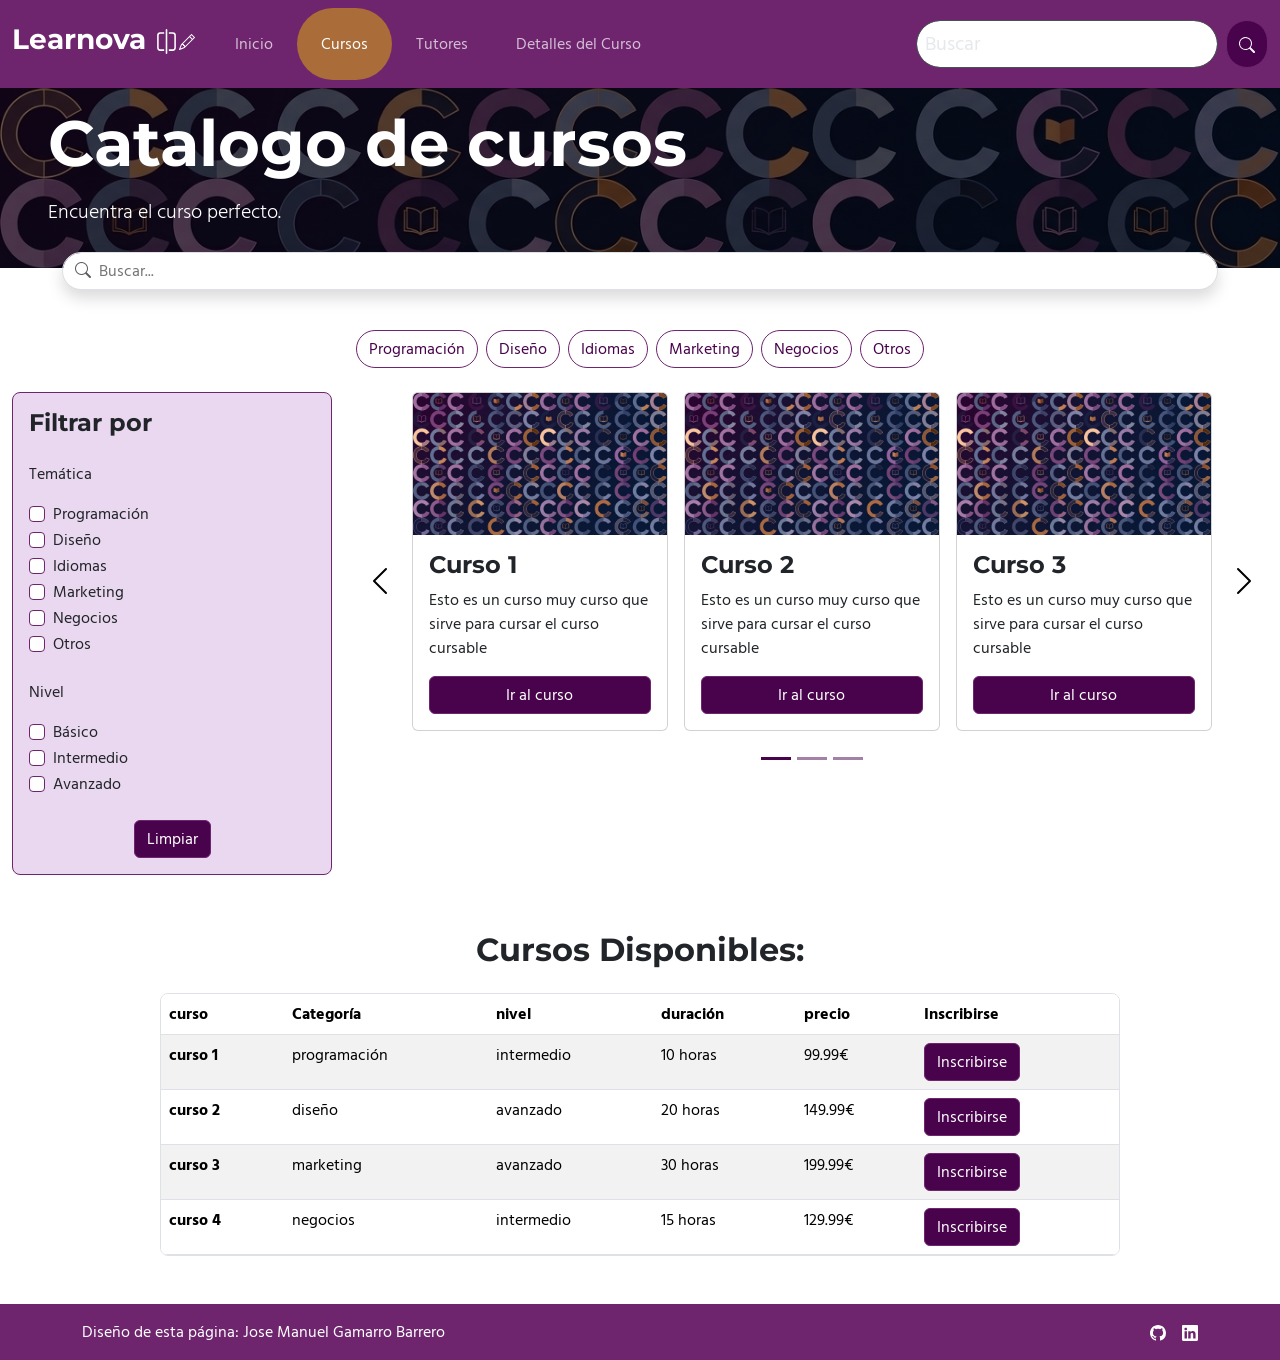
==== commit 3ccd43be: "ddfghjkdfgjkndfg" ====
--- a/cursos.html
+++ b/cursos.html
@@ -1,5 +1,5 @@
 <!DOCTYPE html>
-<html lang="es">
+<html lang="en">
 
 <head>
     <meta charset="UTF-8" />
@@ -71,6 +71,9 @@
                         </li>
                         <li class="nav-item">
                             <a class="nav-link p-4" aria-current="page" href="tutores.html">Tutores</a>
+                        </li>
+                        <li class="nav-item">
+                            <a class="nav-link p-4" aria-current="page" href="detallesCursos.html">Detalles del Curso</a>
                         </li>
 
                     </ul>
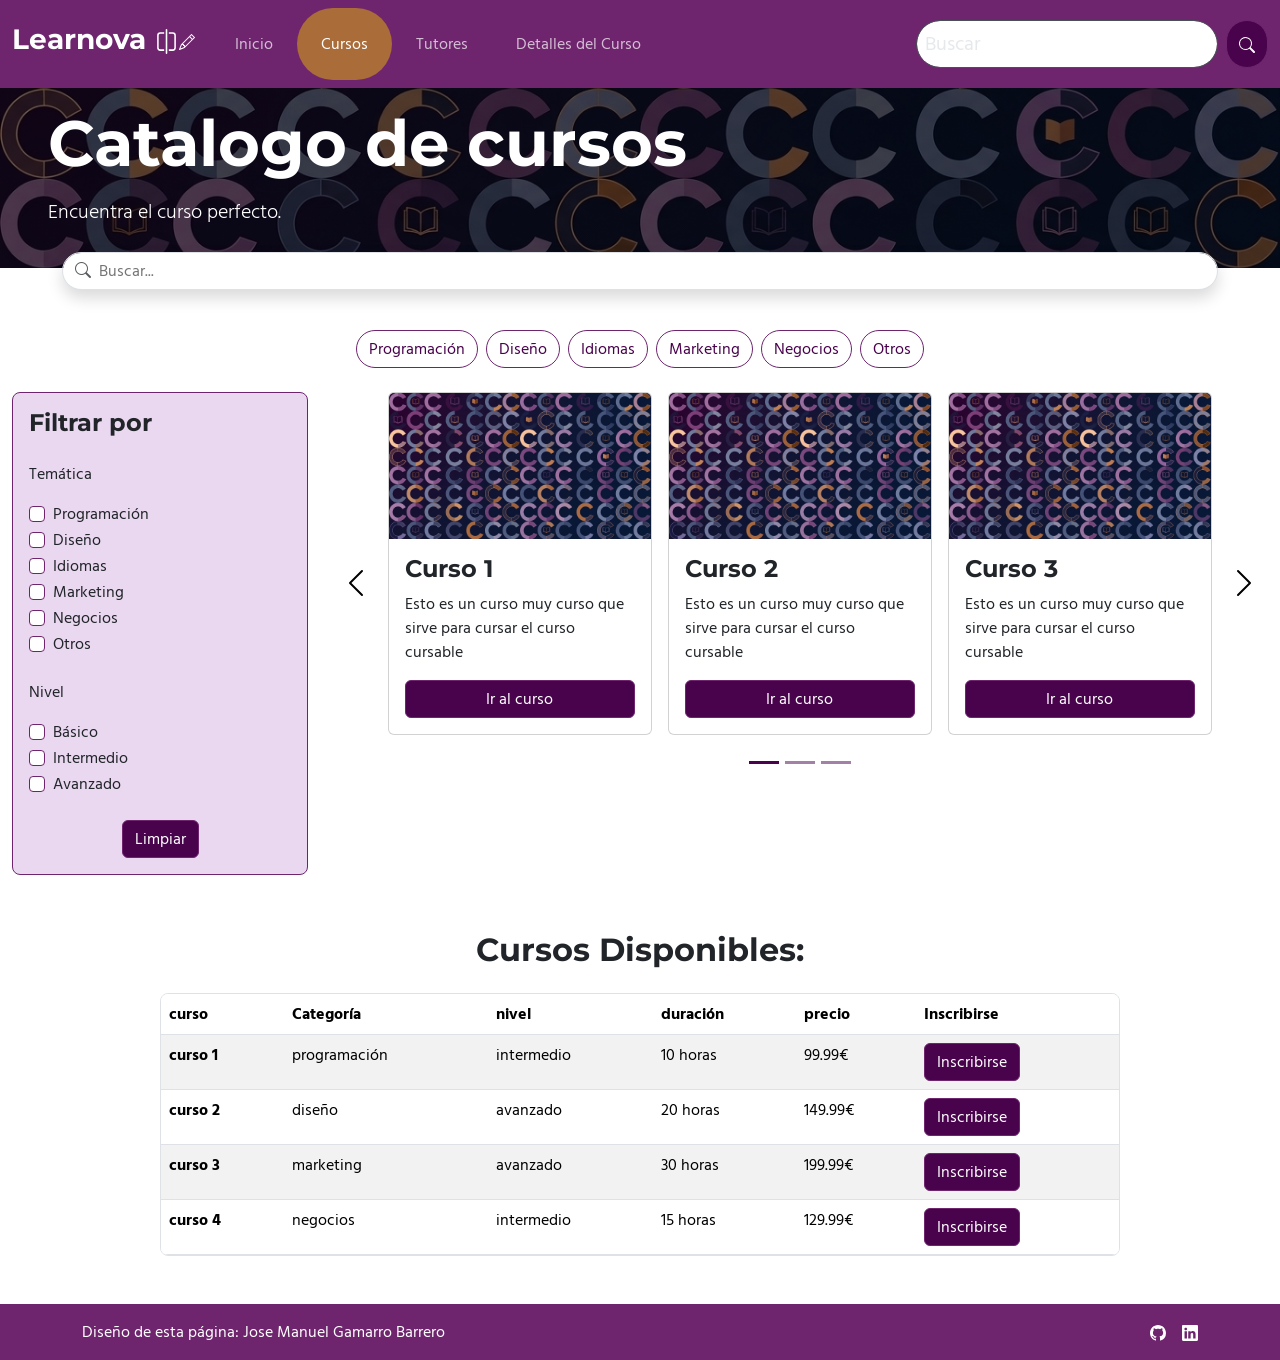
==== commit df5c5c39: "vbbmnvbn" ====
--- a/cursos.html
+++ b/cursos.html
@@ -1,5 +1,5 @@
 <!DOCTYPE html>
-<html lang="en">
+<html lang="es">
 
 <head>
     <meta charset="UTF-8" />
@@ -40,61 +40,64 @@
     </style>
 </head>
 
-<header class="sticky-top">
-
-    <div>
-        <nav class="navbar navbar-expand-lg bg-primary" data-bs-theme="dark">
-            <div class="container-fluid">
-                <a class="navbar-brand" href="#">
-                    <h3 class="text-white">Learnova <svg xmlns="http://www.w3.org/2000/svg" width="25" height="25"
-                            fill="currentColor" class="bi bi-vr" viewBox="0 0 16 16">
-                            <path
-                                d="M3 12V4a1 1 0 0 1 1-1h2.5V2H4a2 2 0 0 0-2 2v8a2 2 0 0 0 2 2h2.5v-1H4a1 1 0 0 1-1-1m6.5 1v1H12a2 2 0 0 0 2-2V4a2 2 0 0 0-2-2H9.5v1H12a1 1 0 0 1 1 1v8a1 1 0 0 1-1 1zM8 16a.5.5 0 0 1-.5-.5V.5a.5.5 0 0 1 1 0v15a.5.5 0 0 1-.5.5" />
-                        </svg><svg xmlns="http://www.w3.org/2000/svg" width="16" height="16" fill="currentColor"
-                            class="bi bi-pencil" viewBox="0 0 16 16">
-                            <path
-                                d="M12.146.146a.5.5 0 0 1 .708 0l3 3a.5.5 0 0 1 0 .708l-10 10a.5.5 0 0 1-.168.11l-5 2a.5.5 0 0 1-.65-.65l2-5a.5.5 0 0 1 .11-.168zM11.207 2.5 13.5 4.793 14.793 3.5 12.5 1.207zm1.586 3L10.5 3.207 4 9.707V10h.5a.5.5 0 0 1 .5.5v.5h.5a.5.5 0 0 1 .5.5v.5h.293zm-9.761 5.175-.106.106-1.528 3.821 3.821-1.528.106-.106A.5.5 0 0 1 5 12.5V12h-.5a.5.5 0 0 1-.5-.5V11h-.5a.5.5 0 0 1-.468-.325" />
-                        </svg></h3>
-                </a>
-                <button class="navbar-toggler" type="button" data-bs-toggle="collapse"
-                    data-bs-target="#navbarSupportedContent" aria-controls="navbarSupportedContent"
-                    aria-expanded="false" aria-label="Toggle navigation">
-                    <span class="navbar-toggler-icon"></span>
-                </button>
-                <div class="collapse navbar-collapse" id="navbarSupportedContent">
-                    <ul class="navbar-nav nav-pills me-auto mb-2 mb-lg-0">
-                        <li class="nav-item">
-                            <a class="nav-link p-4" aria-current="page" href="index.html">Inicio</a>
-                        </li>
-                        <li class="nav-item">
-                            <a class="nav-link active p-4 rounded-pill" href="cursos.html">Cursos</a>
-                        </li>
-                        <li class="nav-item">
-                            <a class="nav-link p-4" aria-current="page" href="tutores.html">Tutores</a>
-                        </li>
-                        <li class="nav-item">
-                            <a class="nav-link p-4" aria-current="page" href="detallesCursos.html">Detalles del Curso</a>
-                        </li>
-
-                    </ul>
-                    <form class="d-flex col-lg-4" role="search">
-                        <input class="form-control flex-grow-1 p-2 me-2 bg-white rounded-pill fs-5" type="search"
-                            placeholder="Buscar" aria-label="Buscar" />
-                        <button class="btn btn-primary rounded-pill" type="submit">
-                            <svg xmlns="http://www.w3.org/2000/svg" width="16" height="16" fill="currentColor"
-                                class="bi bi-search" viewBox="0 0 16 16">
+
+
+<body class="min-vh-100 d-flex flex-column">
+
+    <header class="sticky-top">
+
+        <div>
+            <nav class="navbar navbar-expand-lg bg-primary" data-bs-theme="dark">
+                <div class="container-fluid">
+                    <a class="navbar-brand" href="#">
+                        <h3 class="text-white">Learnova <svg xmlns="http://www.w3.org/2000/svg" width="25" height="25"
+                                fill="currentColor" class="bi bi-vr" viewBox="0 0 16 16">
                                 <path
-                                    d="M11.742 10.344a6.5 6.5 0 1 0-1.397 1.398h-.001q.044.06.098.115l3.85 3.85a1 1 0 0 0 1.415-1.414l-3.85-3.85a1 1 0 0 0-.115-.1zM12 6.5a5.5 5.5 0 1 1-11 0 5.5 5.5 0 0 1 11 0" />
-                            </svg>
-                        </button>
-                    </form>
+                                    d="M3 12V4a1 1 0 0 1 1-1h2.5V2H4a2 2 0 0 0-2 2v8a2 2 0 0 0 2 2h2.5v-1H4a1 1 0 0 1-1-1m6.5 1v1H12a2 2 0 0 0 2-2V4a2 2 0 0 0-2-2H9.5v1H12a1 1 0 0 1 1 1v8a1 1 0 0 1-1 1zM8 16a.5.5 0 0 1-.5-.5V.5a.5.5 0 0 1 1 0v15a.5.5 0 0 1-.5.5" />
+                            </svg><svg xmlns="http://www.w3.org/2000/svg" width="16" height="16" fill="currentColor"
+                                class="bi bi-pencil" viewBox="0 0 16 16">
+                                <path
+                                    d="M12.146.146a.5.5 0 0 1 .708 0l3 3a.5.5 0 0 1 0 .708l-10 10a.5.5 0 0 1-.168.11l-5 2a.5.5 0 0 1-.65-.65l2-5a.5.5 0 0 1 .11-.168zM11.207 2.5 13.5 4.793 14.793 3.5 12.5 1.207zm1.586 3L10.5 3.207 4 9.707V10h.5a.5.5 0 0 1 .5.5v.5h.5a.5.5 0 0 1 .5.5v.5h.293zm-9.761 5.175-.106.106-1.528 3.821 3.821-1.528.106-.106A.5.5 0 0 1 5 12.5V12h-.5a.5.5 0 0 1-.5-.5V11h-.5a.5.5 0 0 1-.468-.325" />
+                            </svg></h3>
+                    </a>
+                    <button class="navbar-toggler" type="button" data-bs-toggle="collapse"
+                        data-bs-target="#navbarSupportedContent" aria-controls="navbarSupportedContent"
+                        aria-expanded="false" aria-label="Toggle navigation">
+                        <span class="navbar-toggler-icon"></span>
+                    </button>
+                    <div class="collapse navbar-collapse" id="navbarSupportedContent">
+                        <ul class="navbar-nav nav-pills me-auto mb-2 mb-lg-0">
+                            <li class="nav-item">
+                                <a class="nav-link p-4" aria-current="page" href="index.html">Inicio</a>
+                            </li>
+                            <li class="nav-item">
+                                <a class="nav-link active p-4 rounded-pill" href="cursos.html">Cursos</a>
+                            </li>
+                            <li class="nav-item">
+                                <a class="nav-link p-4" aria-current="page" href="tutores.html">Tutores</a>
+                            </li>
+                            <li class="nav-item">
+                                <a class="nav-link p-4" aria-current="page" href="detallesCursos.html">Detalles del
+                                    Curso</a>
+                            </li>
+
+                        </ul>
+                        <form class="d-flex col-lg-4" role="search">
+                            <input class="form-control flex-grow-1 p-2 me-2 bg-white rounded-pill fs-5" type="search"
+                                placeholder="Buscar" aria-label="Buscar" />
+                            <button class="btn btn-primary rounded-pill" type="submit">
+                                <svg xmlns="http://www.w3.org/2000/svg" width="16" height="16" fill="currentColor"
+                                    class="bi bi-search" viewBox="0 0 16 16">
+                                    <path
+                                        d="M11.742 10.344a6.5 6.5 0 1 0-1.397 1.398h-.001q.044.06.098.115l3.85 3.85a1 1 0 0 0 1.415-1.414l-3.85-3.85a1 1 0 0 0-.115-.1zM12 6.5a5.5 5.5 0 1 1-11 0 5.5 5.5 0 0 1 11 0" />
+                                </svg>
+                            </button>
+                        </form>
+                    </div>
                 </div>
-            </div>
-        </nav>
-    </div>
-</header>
-
-<body class="min-vh-100 d-flex flex-column">
+            </nav>
+        </div>
+    </header>
 
 
     <section class="hero d-flex align-items-center text-white">
@@ -111,7 +114,7 @@
 
 
     <div class="layout-cursos container-fluid">
-        <form action="/buscar" method="get" id="form-busqueda" class="row g-4">
+        <form action="/buscar" method="get" id="form-busqueda" class="row g-4 justify-content-center justify-content-lg-start">
             <div class="col-12">
                 <div class="form-field mx-auto buscador-flotante">
                     <label class="form-control form-adorn">
@@ -159,8 +162,8 @@
 
 
             <!-- filtro de los cursos -->
-            <div class="col-12 col-lg-auto mt-4 mb-2">
-                <div class="bg-form-adorn border border-1 rounded-3 p-3" style="width: 320px; max-width: 100%;">
+            <div class="col-12 col-lg-3 mt-4 mb-2">
+                <div class="bg-form-adorn border border-1 rounded-3 p-3 w-100">
 
                     <!-- Cabecera: desplegable por debajo de lg, título normal desde lg -->
                     <h4 class="d-none d-lg-block">Filtrar por</h4>
@@ -247,7 +250,7 @@
                 </div>
             </div>
 
-            <div class="col-12 col-lg contenido-cursos mt-4">
+            <div class="col-12 col-lg-9 contenido-cursos mt-4">
                 <!-- Carrusel para móvil: una tarjeta por slide -->
                 <div id="carouselXs" class="carousel slide course-carousel d-md-none" data-bs-ride="carousel"
                     data-bs-interval="5000">
